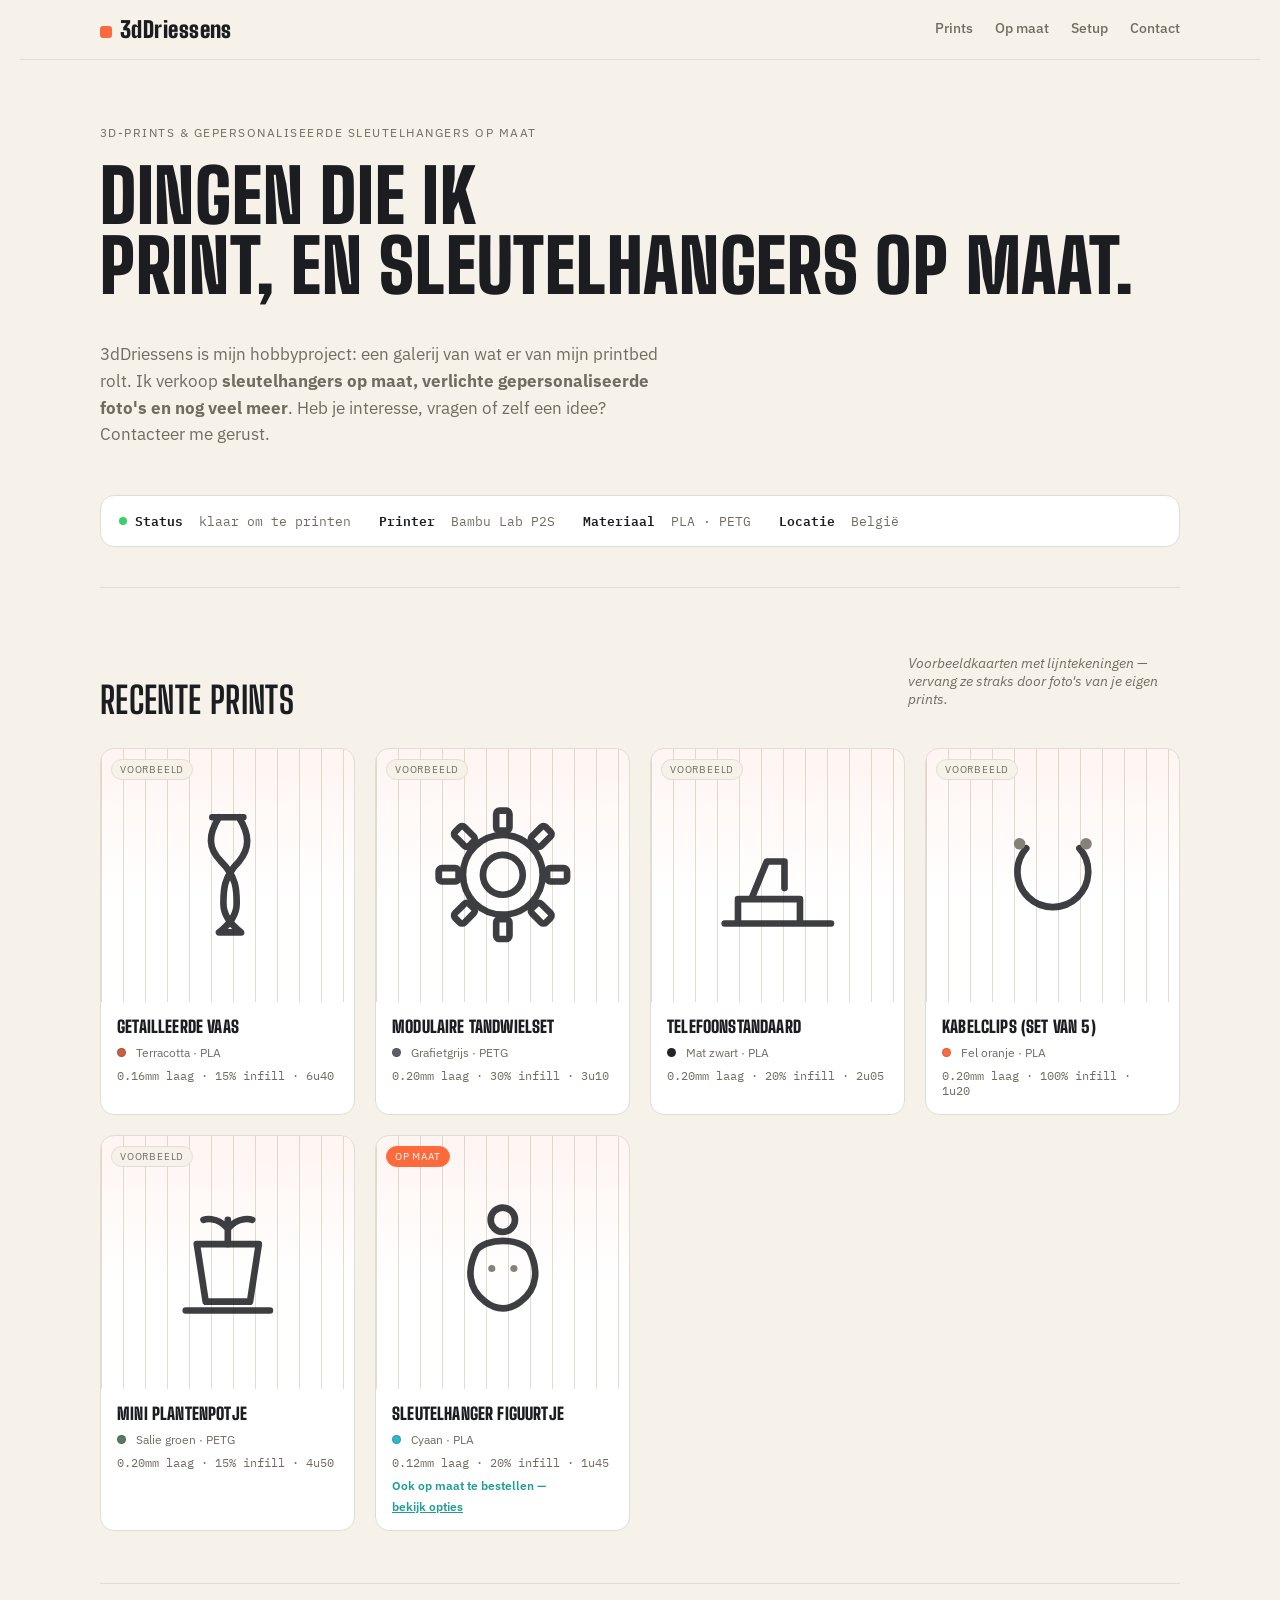
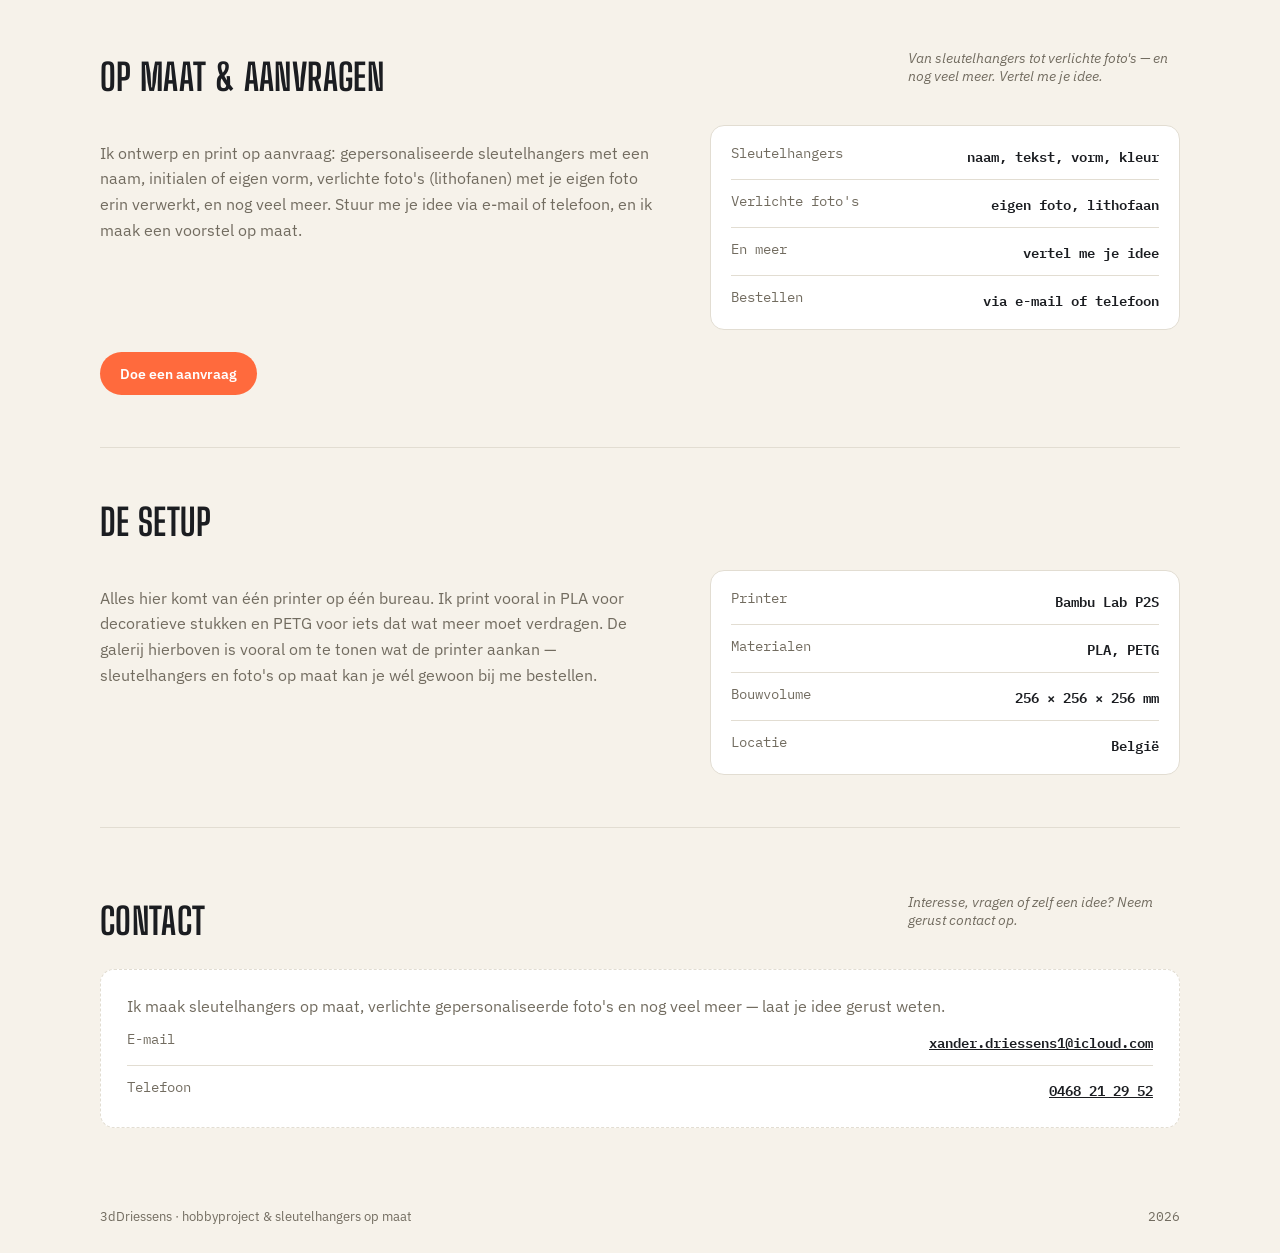
==== index.html @ 447ba34c "Add files via upload" ====
<!doctype html>
<html lang="nl">
<head>
<meta charset="UTF-8">
<meta name="viewport" content="width=device-width, initial-scale=1">
<title>3dDriessens</title>
<meta name="description" content="Persoonlijke 3D-printgalerij van 3dDriessens: sleutelhangers op maat, verlichte gepersonaliseerde foto's en meer.">
<link rel="preconnect" href="https://fonts.googleapis.com">
<link href="https://fonts.googleapis.com/css2?family=Big+Shoulders+Display:wght@700;900&family=IBM+Plex+Sans:wght@400;500;600&family=IBM+Plex+Mono:wght@400;500&display=swap" rel="stylesheet">
<style>
  :root{
    --ink:#1b1d21;
    --paper:#f6f2ea;
    --surface:#ffffff;
    --line:#e2ddd2;
    --muted:#726c60;
    --accent:#ff6a3d;
    --accent-2:#1f9e94;
    --accent-ink:#ffffff;
    --radius:14px;
  }
  @media (prefers-color-scheme: dark){
    :root:not([data-theme="light"]){
      --ink:#f1ede4;
      --paper:#15171b;
      --surface:#1c1f24;
      --line:#2b2f36;
      --muted:#9c9689;
      --accent:#ff7d52;
      --accent-2:#37cabf;
      --accent-ink:#15171b;
    }
  }
  :root[data-theme="dark"]{
    --ink:#f1ede4;
    --paper:#15171b;
    --surface:#1c1f24;
    --line:#2b2f36;
    --muted:#9c9689;
    --accent:#ff7d52;
    --accent-2:#37cabf;
    --accent-ink:#15171b;
  }

  *{box-sizing:border-box;}
  html,body{margin:0;}
  body{
    background:var(--paper);
    color:var(--ink);
    font-family:"IBM Plex Sans",system-ui,sans-serif;
    padding:0 20px;
  }
  h1,h2,h3{
    font-family:"Big Shoulders Display","Arial Narrow",sans-serif;
    text-transform:uppercase;
    letter-spacing:.01em;
    text-wrap:balance;
    margin:0;
  }
  .mono{
    font-family:"IBM Plex Mono",ui-monospace,monospace;
  }
  a{color:inherit;}
  .wrap{
    max-width:1080px;
    margin:0 auto;
  }

  /* header */
  header.site{
    position:sticky;
    top:0;
    z-index:10;
    background:color-mix(in srgb, var(--paper) 88%, transparent);
    backdrop-filter:blur(8px);
    border-bottom:1px solid var(--line);
  }
  .nav{
    display:flex;
    align-items:center;
    justify-content:space-between;
    gap:16px;
    padding:16px 0;
    flex-wrap:wrap;
  }
  .brand{
    display:flex;
    align-items:baseline;
    gap:8px;
  }
  .brand .mark{
    width:12px;height:12px;border-radius:3px;
    background:var(--accent);
    display:inline-block;
  }
  .brand strong{
    font-family:"Big Shoulders Display",sans-serif;
    font-weight:900;
    font-size:1.4rem;
    letter-spacing:.02em;
  }
  .navlinks{
    display:flex;
    gap:22px;
    font-size:.9rem;
    font-weight:500;
  }
  .navlinks a{
    text-decoration:none;
    color:var(--muted);
    border-bottom:2px solid transparent;
    padding-bottom:2px;
  }
  .navlinks a:hover{color:var(--ink);border-color:var(--accent);}

  /* hero */
  .hero{
    padding:64px 0 40px;
    display:grid;
    gap:22px;
  }
  .eyebrow{
    font-size:.78rem;
    color:var(--muted);
    letter-spacing:.12em;
    text-transform:uppercase;
  }
  .hero h1{
    font-size:clamp(2.6rem,7vw,4.6rem);
    font-weight:900;
    line-height:.95;
  }
  .hero p.lede{
    max-width:56ch;
    font-size:1.08rem;
    color:var(--muted);
    line-height:1.55;
  }
  .statusbar{
    margin-top:8px;
    border:1px solid var(--line);
    border-radius:var(--radius);
    background:var(--surface);
    padding:14px 18px;
    display:flex;
    flex-wrap:wrap;
    gap:10px 28px;
    font-size:.82rem;
  }
  .statusbar .item{display:flex;gap:8px;align-items:center;color:var(--muted);}
  .statusbar .item b{color:var(--ink);font-weight:600;}
  .dot{width:8px;height:8px;border-radius:50%;background:var(--accent-2);display:inline-block;}
  .dot.on{background:#3bcf6c;}

  /* section headings */
  section{padding:52px 0;}
  section + section{border-top:1px solid var(--line);}
  .sec-head{
    display:flex;
    justify-content:space-between;
    align-items:flex-end;
    gap:16px;
    flex-wrap:wrap;
    margin-bottom:26px;
  }
  .sec-head h2{font-size:clamp(1.7rem,4vw,2.3rem);}
  .sec-note{
    font-style:italic;
    color:var(--muted);
    font-size:.85rem;
    max-width:34ch;
  }

  /* gallery */
  .grid{
    display:grid;
    grid-template-columns:repeat(auto-fill,minmax(230px,1fr));
    gap:20px;
  }
  .card{
    background:var(--surface);
    border:1px solid var(--line);
    border-radius:var(--radius);
    overflow:hidden;
    display:flex;
    flex-direction:column;
  }
  .thumb{
    aspect-ratio:1/1;
    display:flex;
    align-items:center;
    justify-content:center;
    background:
      linear-gradient(180deg, color-mix(in srgb, var(--accent) 7%, transparent), transparent 60%),
      repeating-linear-gradient(90deg, var(--line) 0 1px, transparent 1px 22px);
    position:relative;
    color:var(--muted);
  }
  .thumb svg{width:56%;height:56%;stroke:var(--ink);opacity:.85;}
  .badge{
    position:absolute;
    top:10px;left:10px;
    font-size:.62rem;
    letter-spacing:.08em;
    text-transform:uppercase;
    background:var(--paper);
    border:1px solid var(--line);
    color:var(--muted);
    padding:3px 8px;
    border-radius:999px;
  }
  .card-body{padding:14px 16px 16px;display:grid;gap:8px;}
  .card-body h3{font-size:1.05rem;font-weight:900;letter-spacing:.01em;}
  .spec{
    font-size:.76rem;
    color:var(--muted);
    display:flex;
    flex-wrap:wrap;
    gap:6px 10px;
    align-items:center;
  }
  .swatch{width:9px;height:9px;border-radius:50%;display:inline-block;border:1px solid color-mix(in srgb, var(--ink) 20%, transparent);}

  /* setup */
  .setup{
    display:grid;
    grid-template-columns:1.1fr .9fr;
    gap:36px;
  }
  .setup p{color:var(--muted);line-height:1.6;max-width:56ch;}
  .spec-table{
    border:1px solid var(--line);
    border-radius:var(--radius);
    background:var(--surface);
    padding:18px 20px;
    display:grid;
    gap:12px;
    align-self:start;
  }
  .spec-row{
    display:flex;
    justify-content:space-between;
    gap:12px;
    font-size:.85rem;
    padding-bottom:12px;
    border-bottom:1px solid var(--line);
  }
  .spec-row:last-child{border-bottom:none;padding-bottom:0;}
  .spec-row span:first-child{color:var(--muted);}
  .spec-row span:last-child{font-weight:600;text-align:right;}

  /* contact */
  .contact-box{
    border:1px dashed var(--line);
    border-radius:var(--radius);
    padding:26px;
    background:var(--surface);
    display:grid;
    gap:10px;
  }
  .contact-box p{color:var(--muted);margin:0;}
  .btn{
    display:inline-block;
    background:var(--accent);
    color:var(--accent-ink);
    font-weight:600;
    text-decoration:none;
    padding:12px 20px;
    border-radius:999px;
    font-size:.9rem;
    margin-top:22px;
  }
  .btn:hover{opacity:.9;}

  footer{
    padding:28px 0;
    color:var(--muted);
    font-size:.8rem;
    display:flex;
    justify-content:space-between;
    flex-wrap:wrap;
    gap:8px;
  }

  @media (max-width:640px){
    .setup{grid-template-columns:1fr;}
    .statusbar{font-size:.76rem;}
  }
</style>
</head>
<body>

<header class="site">
  <div class="wrap nav">
    <div class="brand">
      <span class="mark"></span>
      <strong>3dDriessens</strong>
    </div>
    <nav class="navlinks">
      <a href="#prints">Prints</a>
      <a href="#op-maat">Op maat</a>
      <a href="#setup">Setup</a>
      <a href="#contact">Contact</a>
    </nav>
  </div>
</header>

<main class="wrap">
  <section class="hero">
    <div class="eyebrow">3D-prints &amp; gepersonaliseerde sleutelhangers op maat</div>
    <h1>Dingen die ik<br>print, en sleutel&shy;hangers op maat.</h1>
    <p class="lede">3dDriessens is mijn hobbyproject: een galerij van wat er van mijn printbed rolt. Ik verkoop <strong>sleutelhangers op maat, verlichte gepersonaliseerde foto's en nog veel meer</strong>. Heb je interesse, vragen of zelf een idee? Contacteer me gerust.</p>
    <div class="statusbar mono">
      <span class="item"><span class="dot on"></span><b>Status</b>&nbsp;klaar om te printen</span>
      <span class="item"><b>Printer</b>&nbsp;Bambu Lab P2S</span>
      <span class="item"><b>Materiaal</b>&nbsp;PLA · PETG</span>
      <span class="item"><b>Locatie</b>&nbsp;België</span>
    </div>
  </section>

  <section id="prints">
    <div class="sec-head">
      <h2>Recente prints</h2>
      <p class="sec-note">Voorbeeldkaarten met lijntekeningen — vervang ze straks door foto's van je eigen prints.</p>
    </div>
    <div class="grid">

      <article class="card">
        <div class="thumb">
          <span class="badge">voorbeeld</span>
          <svg viewBox="0 0 64 64" fill="none" stroke-width="3" stroke-linecap="round" stroke-linejoin="round">
            <path d="M25 6 H39 M28 6 C23 14 23 20 29 26 C36 33 36 39 36 45 C36 51 32 55 28 58 H38 C34 55 30 51 30 45 C30 39 30 33 37 26 C42 20 42 14 37 6"/>
          </svg>
        </div>
        <div class="card-body">
          <h3>Getailleerde vaas</h3>
          <div class="spec"><span class="swatch" style="background:#c9603f"></span>Terracotta · PLA</div>
          <div class="spec mono">0.16mm laag · 15% infill · 6u40</div>
        </div>
      </article>

      <article class="card">
        <div class="thumb">
          <span class="badge">voorbeeld</span>
          <svg viewBox="0 0 64 64" fill="none" stroke-width="3" stroke-linecap="round" stroke-linejoin="round">
            <circle cx="32" cy="32" r="9"/>
            <circle cx="32" cy="32" r="18"/>
            <g>
              <rect x="29" y="3" width="6" height="9" rx="1.5" transform="rotate(0 32 32)"/>
              <rect x="29" y="3" width="6" height="9" rx="1.5" transform="rotate(45 32 32)"/>
              <rect x="29" y="3" width="6" height="9" rx="1.5" transform="rotate(90 32 32)"/>
              <rect x="29" y="3" width="6" height="9" rx="1.5" transform="rotate(135 32 32)"/>
              <rect x="29" y="3" width="6" height="9" rx="1.5" transform="rotate(180 32 32)"/>
              <rect x="29" y="3" width="6" height="9" rx="1.5" transform="rotate(225 32 32)"/>
              <rect x="29" y="3" width="6" height="9" rx="1.5" transform="rotate(270 32 32)"/>
              <rect x="29" y="3" width="6" height="9" rx="1.5" transform="rotate(315 32 32)"/>
            </g>
          </svg>
        </div>
        <div class="card-body">
          <h3>Modulaire tandwielset</h3>
          <div class="spec"><span class="swatch" style="background:#5b6066"></span>Grafietgrijs · PETG</div>
          <div class="spec mono">0.20mm laag · 30% infill · 3u10</div>
        </div>
      </article>

      <article class="card">
        <div class="thumb">
          <span class="badge">voorbeeld</span>
          <svg viewBox="0 0 64 64" fill="none" stroke-width="3" stroke-linecap="round" stroke-linejoin="round">
            <path d="M8 54 H56 M14 54 L14 43 L42 43 L42 54 M20 43 L27 26 H35 L35 38"/>
          </svg>
        </div>
        <div class="card-body">
          <h3>Telefoonstandaard</h3>
          <div class="spec"><span class="swatch" style="background:#22252a"></span>Mat zwart · PLA</div>
          <div class="spec mono">0.20mm laag · 20% infill · 2u05</div>
        </div>
      </article>

      <article class="card">
        <div class="thumb">
          <span class="badge">voorbeeld</span>
          <svg viewBox="0 0 64 64" fill="none" stroke-width="3" stroke-linecap="round" stroke-linejoin="round">
            <path d="M20 20 A16 16 0 1 0 44 20"/>
            <circle cx="17" cy="18" r="2.6" fill="currentColor" stroke="none"/>
            <circle cx="47" cy="18" r="2.6" fill="currentColor" stroke="none"/>
          </svg>
        </div>
        <div class="card-body">
          <h3>Kabelclips (set van 5)</h3>
          <div class="spec"><span class="swatch" style="background:#ff6a3d"></span>Fel oranje · PLA</div>
          <div class="spec mono">0.20mm laag · 100% infill · 1u20</div>
        </div>
      </article>

      <article class="card">
        <div class="thumb">
          <span class="badge">voorbeeld</span>
          <svg viewBox="0 0 64 64" fill="none" stroke-width="3" stroke-linecap="round" stroke-linejoin="round">
            <path d="M18 24 H46 L42 50 H22 Z"/>
            <path d="M13 54 H51"/>
            <path d="M32 24 V13 M32 17 C27 11 21 13 21 13 M32 17 C37 11 43 13 43 13"/>
          </svg>
        </div>
        <div class="card-body">
          <h3>Mini plantenpotje</h3>
          <div class="spec"><span class="swatch" style="background:#5a7a5f"></span>Salie groen · PETG</div>
          <div class="spec mono">0.20mm laag · 15% infill · 4u50</div>
        </div>
      </article>

      <article class="card">
        <div class="thumb">
          <span class="badge" style="background:var(--accent);color:var(--accent-ink);border-color:var(--accent);">op maat</span>
          <svg viewBox="0 0 64 64" fill="none" stroke-width="3" stroke-linecap="round" stroke-linejoin="round">
            <circle cx="32" cy="13" r="5.5"/>
            <path d="M20 27 C16 35 16 44 24 50 C29 54 35 54 40 50 C48 44 48 35 44 27 C40 21 24 21 20 27 Z"/>
            <circle cx="27" cy="35" r="1.6" fill="currentColor" stroke="none"/>
            <circle cx="37" cy="35" r="1.6" fill="currentColor" stroke="none"/>
          </svg>
        </div>
        <div class="card-body">
          <h3>Sleutelhanger figuurtje</h3>
          <div class="spec"><span class="swatch" style="background:#2fb8c9"></span>Cyaan · PLA</div>
          <div class="spec mono">0.12mm laag · 20% infill · 1u45</div>
          <div class="spec" style="color:var(--accent-2);font-weight:600;">Ook op maat te bestellen — <a href="#op-maat" style="text-decoration:underline;">bekijk opties</a></div>
        </div>
      </article>

    </div>
  </section>

  <section id="op-maat">
    <div class="sec-head">
      <h2>Op maat &amp; aanvragen</h2>
      <p class="sec-note">Van sleutelhangers tot verlichte foto's — en nog veel meer. Vertel me je idee.</p>
    </div>
    <div class="setup">
      <p>Ik ontwerp en print op aanvraag: gepersonaliseerde sleutelhangers met een naam, initialen of eigen vorm, verlichte foto's (lithofanen) met je eigen foto erin verwerkt, en nog veel meer. Stuur me je idee via e-mail of telefoon, en ik maak een voorstel op maat.</p>
      <div class="spec-table mono">
        <div class="spec-row"><span>Sleutelhangers</span><span>naam, tekst, vorm, kleur</span></div>
        <div class="spec-row"><span>Verlichte foto's</span><span>eigen foto, lithofaan</span></div>
        <div class="spec-row"><span>En meer</span><span>vertel me je idee</span></div>
        <div class="spec-row"><span>Bestellen</span><span>via e-mail of telefoon</span></div>
      </div>
    </div>
    <a href="#contact" class="btn">Doe een aanvraag</a>
  </section>

  <section id="setup">
    <div class="sec-head">
      <h2>De setup</h2>
    </div>
    <div class="setup">
      <p>Alles hier komt van één printer op één bureau. Ik print vooral in PLA voor decoratieve stukken en PETG voor iets dat wat meer moet verdragen. De galerij hierboven is vooral om te tonen wat de printer aankan — sleutelhangers en foto's op maat kan je wél gewoon bij me bestellen.</p>
      <div class="spec-table mono">
        <div class="spec-row"><span>Printer</span><span>Bambu Lab P2S</span></div>
        <div class="spec-row"><span>Materialen</span><span>PLA, PETG</span></div>
        <div class="spec-row"><span>Bouwvolume</span><span>256 × 256 × 256 mm</span></div>
        <div class="spec-row"><span>Locatie</span><span>België</span></div>
      </div>
    </div>
  </section>

  <section id="contact">
    <div class="sec-head">
      <h2>Contact</h2>
      <p class="sec-note">Interesse, vragen of zelf een idee? Neem gerust contact op.</p>
    </div>
    <div class="contact-box">
      <p>Ik maak sleutelhangers op maat, verlichte gepersonaliseerde foto's en nog veel meer — laat je idee gerust weten.</p>
      <div class="spec-table mono" style="border:none;background:transparent;padding:0;margin-top:4px;">
        <div class="spec-row"><span>E-mail</span><span><a href="mailto:xander.driessens1@icloud.com">xander.driessens1@icloud.com</a></span></div>
        <div class="spec-row"><span>Telefoon</span><span><a href="tel:+32468212952">0468 21 29 52</a></span></div>
      </div>
    </div>
  </section>
</main>

<footer class="wrap">
  <span>3dDriessens · hobbyproject &amp; sleutelhangers op maat</span>
  <span class="mono">2026</span>
</footer>

</body>
</html>
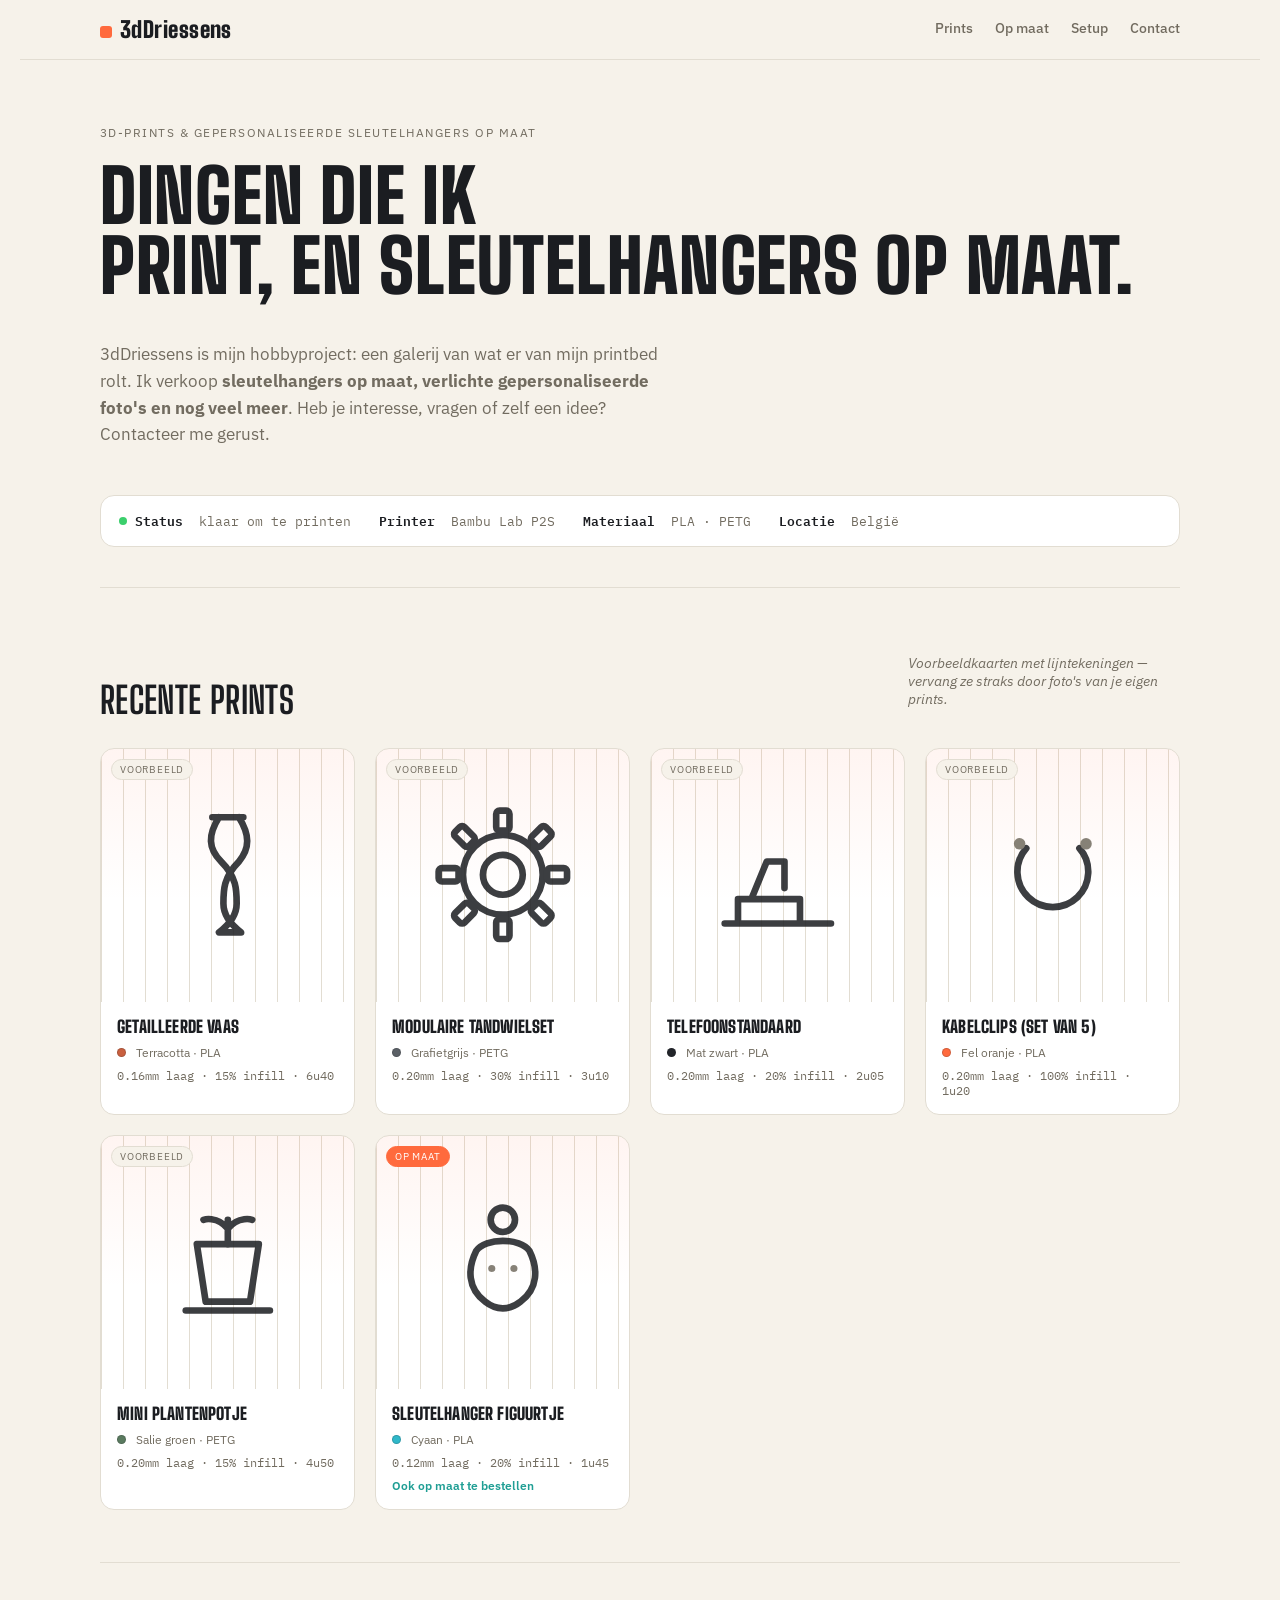
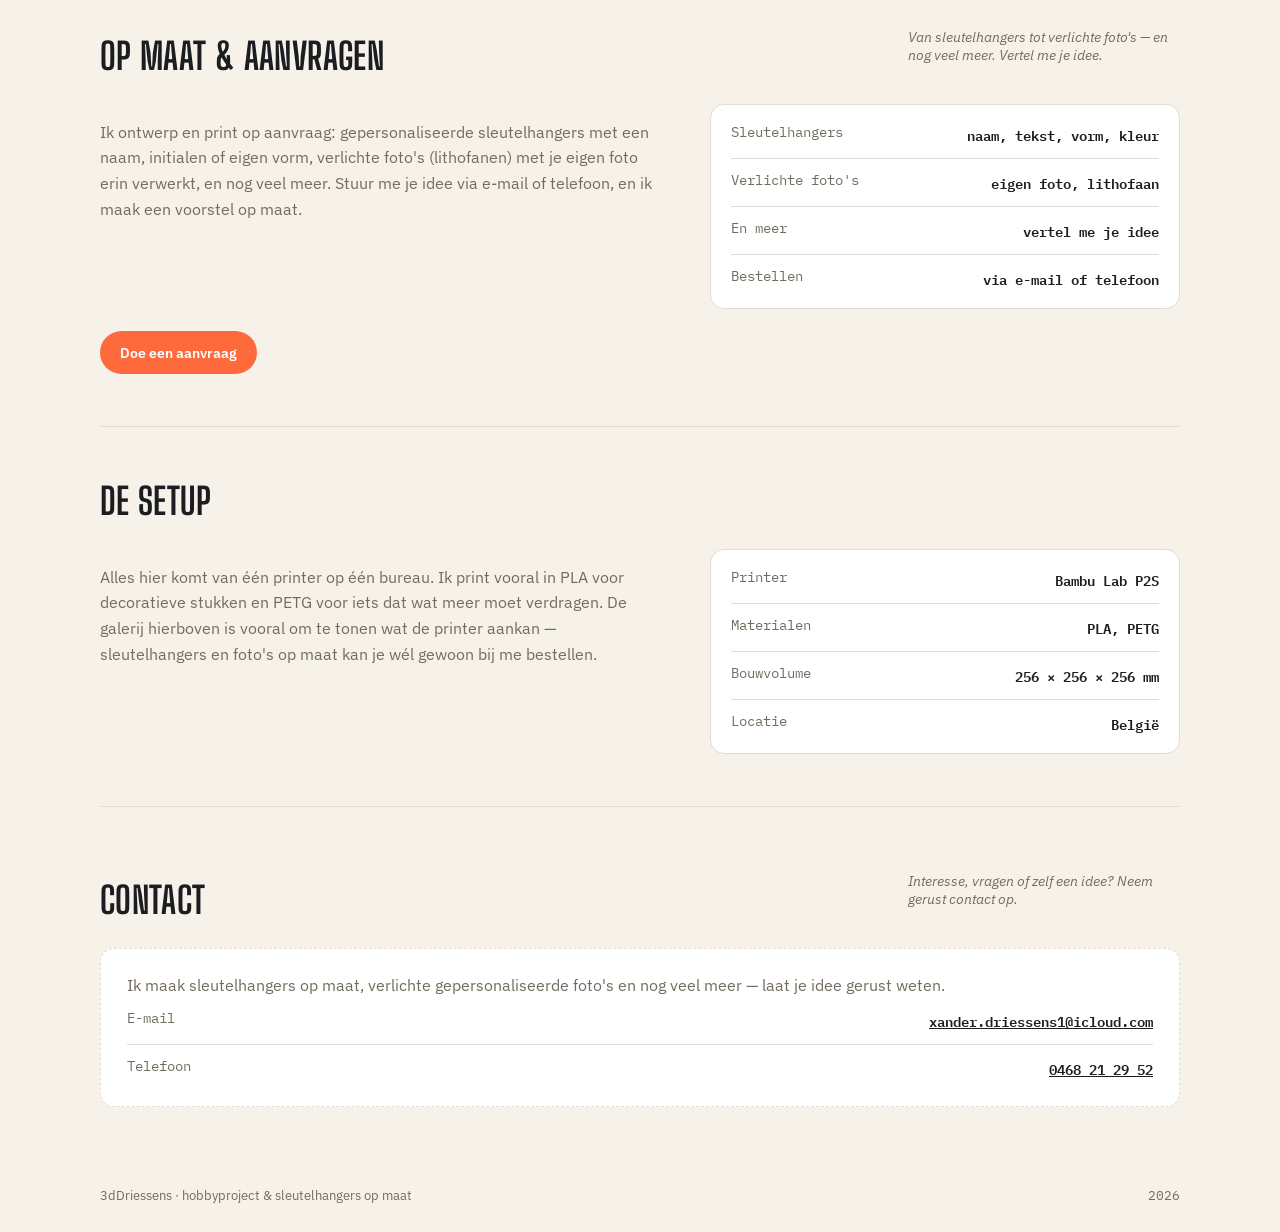
==== commit 90e73465: "Rename index_2.html to index.html" ====
--- a/index.html
+++ b/index.html
@@ -7,286 +7,7 @@
 <meta name="description" content="Persoonlijke 3D-printgalerij van 3dDriessens: sleutelhangers op maat, verlichte gepersonaliseerde foto's en meer.">
 <link rel="preconnect" href="https://fonts.googleapis.com">
 <link href="https://fonts.googleapis.com/css2?family=Big+Shoulders+Display:wght@700;900&family=IBM+Plex+Sans:wght@400;500;600&family=IBM+Plex+Mono:wght@400;500&display=swap" rel="stylesheet">
-<style>
-  :root{
-    --ink:#1b1d21;
-    --paper:#f6f2ea;
-    --surface:#ffffff;
-    --line:#e2ddd2;
-    --muted:#726c60;
-    --accent:#ff6a3d;
-    --accent-2:#1f9e94;
-    --accent-ink:#ffffff;
-    --radius:14px;
-  }
-  @media (prefers-color-scheme: dark){
-    :root:not([data-theme="light"]){
-      --ink:#f1ede4;
-      --paper:#15171b;
-      --surface:#1c1f24;
-      --line:#2b2f36;
-      --muted:#9c9689;
-      --accent:#ff7d52;
-      --accent-2:#37cabf;
-      --accent-ink:#15171b;
-    }
-  }
-  :root[data-theme="dark"]{
-    --ink:#f1ede4;
-    --paper:#15171b;
-    --surface:#1c1f24;
-    --line:#2b2f36;
-    --muted:#9c9689;
-    --accent:#ff7d52;
-    --accent-2:#37cabf;
-    --accent-ink:#15171b;
-  }
-
-  *{box-sizing:border-box;}
-  html,body{margin:0;}
-  body{
-    background:var(--paper);
-    color:var(--ink);
-    font-family:"IBM Plex Sans",system-ui,sans-serif;
-    padding:0 20px;
-  }
-  h1,h2,h3{
-    font-family:"Big Shoulders Display","Arial Narrow",sans-serif;
-    text-transform:uppercase;
-    letter-spacing:.01em;
-    text-wrap:balance;
-    margin:0;
-  }
-  .mono{
-    font-family:"IBM Plex Mono",ui-monospace,monospace;
-  }
-  a{color:inherit;}
-  .wrap{
-    max-width:1080px;
-    margin:0 auto;
-  }
-
-  /* header */
-  header.site{
-    position:sticky;
-    top:0;
-    z-index:10;
-    background:color-mix(in srgb, var(--paper) 88%, transparent);
-    backdrop-filter:blur(8px);
-    border-bottom:1px solid var(--line);
-  }
-  .nav{
-    display:flex;
-    align-items:center;
-    justify-content:space-between;
-    gap:16px;
-    padding:16px 0;
-    flex-wrap:wrap;
-  }
-  .brand{
-    display:flex;
-    align-items:baseline;
-    gap:8px;
-  }
-  .brand .mark{
-    width:12px;height:12px;border-radius:3px;
-    background:var(--accent);
-    display:inline-block;
-  }
-  .brand strong{
-    font-family:"Big Shoulders Display",sans-serif;
-    font-weight:900;
-    font-size:1.4rem;
-    letter-spacing:.02em;
-  }
-  .navlinks{
-    display:flex;
-    gap:22px;
-    font-size:.9rem;
-    font-weight:500;
-  }
-  .navlinks a{
-    text-decoration:none;
-    color:var(--muted);
-    border-bottom:2px solid transparent;
-    padding-bottom:2px;
-  }
-  .navlinks a:hover{color:var(--ink);border-color:var(--accent);}
-
-  /* hero */
-  .hero{
-    padding:64px 0 40px;
-    display:grid;
-    gap:22px;
-  }
-  .eyebrow{
-    font-size:.78rem;
-    color:var(--muted);
-    letter-spacing:.12em;
-    text-transform:uppercase;
-  }
-  .hero h1{
-    font-size:clamp(2.6rem,7vw,4.6rem);
-    font-weight:900;
-    line-height:.95;
-  }
-  .hero p.lede{
-    max-width:56ch;
-    font-size:1.08rem;
-    color:var(--muted);
-    line-height:1.55;
-  }
-  .statusbar{
-    margin-top:8px;
-    border:1px solid var(--line);
-    border-radius:var(--radius);
-    background:var(--surface);
-    padding:14px 18px;
-    display:flex;
-    flex-wrap:wrap;
-    gap:10px 28px;
-    font-size:.82rem;
-  }
-  .statusbar .item{display:flex;gap:8px;align-items:center;color:var(--muted);}
-  .statusbar .item b{color:var(--ink);font-weight:600;}
-  .dot{width:8px;height:8px;border-radius:50%;background:var(--accent-2);display:inline-block;}
-  .dot.on{background:#3bcf6c;}
-
-  /* section headings */
-  section{padding:52px 0;}
-  section + section{border-top:1px solid var(--line);}
-  .sec-head{
-    display:flex;
-    justify-content:space-between;
-    align-items:flex-end;
-    gap:16px;
-    flex-wrap:wrap;
-    margin-bottom:26px;
-  }
-  .sec-head h2{font-size:clamp(1.7rem,4vw,2.3rem);}
-  .sec-note{
-    font-style:italic;
-    color:var(--muted);
-    font-size:.85rem;
-    max-width:34ch;
-  }
-
-  /* gallery */
-  .grid{
-    display:grid;
-    grid-template-columns:repeat(auto-fill,minmax(230px,1fr));
-    gap:20px;
-  }
-  .card{
-    background:var(--surface);
-    border:1px solid var(--line);
-    border-radius:var(--radius);
-    overflow:hidden;
-    display:flex;
-    flex-direction:column;
-  }
-  .thumb{
-    aspect-ratio:1/1;
-    display:flex;
-    align-items:center;
-    justify-content:center;
-    background:
-      linear-gradient(180deg, color-mix(in srgb, var(--accent) 7%, transparent), transparent 60%),
-      repeating-linear-gradient(90deg, var(--line) 0 1px, transparent 1px 22px);
-    position:relative;
-    color:var(--muted);
-  }
-  .thumb svg{width:56%;height:56%;stroke:var(--ink);opacity:.85;}
-  .badge{
-    position:absolute;
-    top:10px;left:10px;
-    font-size:.62rem;
-    letter-spacing:.08em;
-    text-transform:uppercase;
-    background:var(--paper);
-    border:1px solid var(--line);
-    color:var(--muted);
-    padding:3px 8px;
-    border-radius:999px;
-  }
-  .card-body{padding:14px 16px 16px;display:grid;gap:8px;}
-  .card-body h3{font-size:1.05rem;font-weight:900;letter-spacing:.01em;}
-  .spec{
-    font-size:.76rem;
-    color:var(--muted);
-    display:flex;
-    flex-wrap:wrap;
-    gap:6px 10px;
-    align-items:center;
-  }
-  .swatch{width:9px;height:9px;border-radius:50%;display:inline-block;border:1px solid color-mix(in srgb, var(--ink) 20%, transparent);}
-
-  /* setup */
-  .setup{
-    display:grid;
-    grid-template-columns:1.1fr .9fr;
-    gap:36px;
-  }
-  .setup p{color:var(--muted);line-height:1.6;max-width:56ch;}
-  .spec-table{
-    border:1px solid var(--line);
-    border-radius:var(--radius);
-    background:var(--surface);
-    padding:18px 20px;
-    display:grid;
-    gap:12px;
-    align-self:start;
-  }
-  .spec-row{
-    display:flex;
-    justify-content:space-between;
-    gap:12px;
-    font-size:.85rem;
-    padding-bottom:12px;
-    border-bottom:1px solid var(--line);
-  }
-  .spec-row:last-child{border-bottom:none;padding-bottom:0;}
-  .spec-row span:first-child{color:var(--muted);}
-  .spec-row span:last-child{font-weight:600;text-align:right;}
-
-  /* contact */
-  .contact-box{
-    border:1px dashed var(--line);
-    border-radius:var(--radius);
-    padding:26px;
-    background:var(--surface);
-    display:grid;
-    gap:10px;
-  }
-  .contact-box p{color:var(--muted);margin:0;}
-  .btn{
-    display:inline-block;
-    background:var(--accent);
-    color:var(--accent-ink);
-    font-weight:600;
-    text-decoration:none;
-    padding:12px 20px;
-    border-radius:999px;
-    font-size:.9rem;
-    margin-top:22px;
-  }
-  .btn:hover{opacity:.9;}
-
-  footer{
-    padding:28px 0;
-    color:var(--muted);
-    font-size:.8rem;
-    display:flex;
-    justify-content:space-between;
-    flex-wrap:wrap;
-    gap:8px;
-  }
-
-  @media (max-width:640px){
-    .setup{grid-template-columns:1fr;}
-    .statusbar{font-size:.76rem;}
-  }
-</style>
+<link rel="stylesheet" href="style.css">
 </head>
 <body>
 
@@ -325,7 +46,7 @@
     </div>
     <div class="grid">
 
-      <article class="card">
+      <a class="card" href="product-vaas.html">
         <div class="thumb">
           <span class="badge">voorbeeld</span>
           <svg viewBox="0 0 64 64" fill="none" stroke-width="3" stroke-linecap="round" stroke-linejoin="round">
@@ -337,9 +58,9 @@
           <div class="spec"><span class="swatch" style="background:#c9603f"></span>Terracotta · PLA</div>
           <div class="spec mono">0.16mm laag · 15% infill · 6u40</div>
         </div>
-      </article>
-
-      <article class="card">
+      </a>
+
+      <a class="card" href="product-tandwiel.html">
         <div class="thumb">
           <span class="badge">voorbeeld</span>
           <svg viewBox="0 0 64 64" fill="none" stroke-width="3" stroke-linecap="round" stroke-linejoin="round">
@@ -362,9 +83,9 @@
           <div class="spec"><span class="swatch" style="background:#5b6066"></span>Grafietgrijs · PETG</div>
           <div class="spec mono">0.20mm laag · 30% infill · 3u10</div>
         </div>
-      </article>
-
-      <article class="card">
+      </a>
+
+      <a class="card" href="product-telefoonstandaard.html">
         <div class="thumb">
           <span class="badge">voorbeeld</span>
           <svg viewBox="0 0 64 64" fill="none" stroke-width="3" stroke-linecap="round" stroke-linejoin="round">
@@ -376,9 +97,9 @@
           <div class="spec"><span class="swatch" style="background:#22252a"></span>Mat zwart · PLA</div>
           <div class="spec mono">0.20mm laag · 20% infill · 2u05</div>
         </div>
-      </article>
-
-      <article class="card">
+      </a>
+
+      <a class="card" href="product-kabelclips.html">
         <div class="thumb">
           <span class="badge">voorbeeld</span>
           <svg viewBox="0 0 64 64" fill="none" stroke-width="3" stroke-linecap="round" stroke-linejoin="round">
@@ -392,9 +113,9 @@
           <div class="spec"><span class="swatch" style="background:#ff6a3d"></span>Fel oranje · PLA</div>
           <div class="spec mono">0.20mm laag · 100% infill · 1u20</div>
         </div>
-      </article>
-
-      <article class="card">
+      </a>
+
+      <a class="card" href="product-plantenpotje.html">
         <div class="thumb">
           <span class="badge">voorbeeld</span>
           <svg viewBox="0 0 64 64" fill="none" stroke-width="3" stroke-linecap="round" stroke-linejoin="round">
@@ -408,9 +129,9 @@
           <div class="spec"><span class="swatch" style="background:#5a7a5f"></span>Salie groen · PETG</div>
           <div class="spec mono">0.20mm laag · 15% infill · 4u50</div>
         </div>
-      </article>
-
-      <article class="card">
+      </a>
+
+      <a class="card" href="product-sleutelhanger.html">
         <div class="thumb">
           <span class="badge" style="background:var(--accent);color:var(--accent-ink);border-color:var(--accent);">op maat</span>
           <svg viewBox="0 0 64 64" fill="none" stroke-width="3" stroke-linecap="round" stroke-linejoin="round">
@@ -424,9 +145,9 @@
           <h3>Sleutelhanger figuurtje</h3>
           <div class="spec"><span class="swatch" style="background:#2fb8c9"></span>Cyaan · PLA</div>
           <div class="spec mono">0.12mm laag · 20% infill · 1u45</div>
-          <div class="spec" style="color:var(--accent-2);font-weight:600;">Ook op maat te bestellen — <a href="#op-maat" style="text-decoration:underline;">bekijk opties</a></div>
-        </div>
-      </article>
+          <div class="spec" style="color:var(--accent-2);font-weight:600;">Ook op maat te bestellen</div>
+        </div>
+      </a>
 
     </div>
   </section>
--- a/style.css
+++ b/style.css
@@ -0,0 +1,347 @@
+:root{
+    --ink:#1b1d21;
+    --paper:#f6f2ea;
+    --surface:#ffffff;
+    --line:#e2ddd2;
+    --muted:#726c60;
+    --accent:#ff6a3d;
+    --accent-2:#1f9e94;
+    --accent-ink:#ffffff;
+    --radius:14px;
+  }
+  @media (prefers-color-scheme: dark){
+    :root:not([data-theme="light"]){
+      --ink:#f1ede4;
+      --paper:#15171b;
+      --surface:#1c1f24;
+      --line:#2b2f36;
+      --muted:#9c9689;
+      --accent:#ff7d52;
+      --accent-2:#37cabf;
+      --accent-ink:#15171b;
+    }
+  }
+  :root[data-theme="dark"]{
+    --ink:#f1ede4;
+    --paper:#15171b;
+    --surface:#1c1f24;
+    --line:#2b2f36;
+    --muted:#9c9689;
+    --accent:#ff7d52;
+    --accent-2:#37cabf;
+    --accent-ink:#15171b;
+  }
+
+  *{box-sizing:border-box;}
+  html,body{margin:0;}
+  body{
+    background:var(--paper);
+    color:var(--ink);
+    font-family:"IBM Plex Sans",system-ui,sans-serif;
+    padding:0 20px;
+  }
+  h1,h2,h3{
+    font-family:"Big Shoulders Display","Arial Narrow",sans-serif;
+    text-transform:uppercase;
+    letter-spacing:.01em;
+    text-wrap:balance;
+    margin:0;
+  }
+  .mono{
+    font-family:"IBM Plex Mono",ui-monospace,monospace;
+  }
+  a{color:inherit;}
+  .wrap{
+    max-width:1080px;
+    margin:0 auto;
+  }
+
+  /* header */
+  header.site{
+    position:sticky;
+    top:0;
+    z-index:10;
+    background:color-mix(in srgb, var(--paper) 88%, transparent);
+    backdrop-filter:blur(8px);
+    border-bottom:1px solid var(--line);
+  }
+  .nav{
+    display:flex;
+    align-items:center;
+    justify-content:space-between;
+    gap:16px;
+    padding:16px 0;
+    flex-wrap:wrap;
+  }
+  .brand{
+    display:flex;
+    align-items:baseline;
+    gap:8px;
+  }
+  .brand .mark{
+    width:12px;height:12px;border-radius:3px;
+    background:var(--accent);
+    display:inline-block;
+  }
+  .brand strong{
+    font-family:"Big Shoulders Display",sans-serif;
+    font-weight:900;
+    font-size:1.4rem;
+    letter-spacing:.02em;
+  }
+  .navlinks{
+    display:flex;
+    gap:22px;
+    font-size:.9rem;
+    font-weight:500;
+  }
+  .navlinks a{
+    text-decoration:none;
+    color:var(--muted);
+    border-bottom:2px solid transparent;
+    padding-bottom:2px;
+  }
+  .navlinks a:hover{color:var(--ink);border-color:var(--accent);}
+
+  /* hero */
+  .hero{
+    padding:64px 0 40px;
+    display:grid;
+    gap:22px;
+  }
+  .eyebrow{
+    font-size:.78rem;
+    color:var(--muted);
+    letter-spacing:.12em;
+    text-transform:uppercase;
+  }
+  .hero h1{
+    font-size:clamp(2.6rem,7vw,4.6rem);
+    font-weight:900;
+    line-height:.95;
+  }
+  .hero p.lede{
+    max-width:56ch;
+    font-size:1.08rem;
+    color:var(--muted);
+    line-height:1.55;
+  }
+  .statusbar{
+    margin-top:8px;
+    border:1px solid var(--line);
+    border-radius:var(--radius);
+    background:var(--surface);
+    padding:14px 18px;
+    display:flex;
+    flex-wrap:wrap;
+    gap:10px 28px;
+    font-size:.82rem;
+  }
+  .statusbar .item{display:flex;gap:8px;align-items:center;color:var(--muted);}
+  .statusbar .item b{color:var(--ink);font-weight:600;}
+  .dot{width:8px;height:8px;border-radius:50%;background:var(--accent-2);display:inline-block;}
+  .dot.on{background:#3bcf6c;}
+
+  /* section headings */
+  section{padding:52px 0;}
+  section + section{border-top:1px solid var(--line);}
+  .sec-head{
+    display:flex;
+    justify-content:space-between;
+    align-items:flex-end;
+    gap:16px;
+    flex-wrap:wrap;
+    margin-bottom:26px;
+  }
+  .sec-head h2{font-size:clamp(1.7rem,4vw,2.3rem);}
+  .sec-note{
+    font-style:italic;
+    color:var(--muted);
+    font-size:.85rem;
+    max-width:34ch;
+  }
+
+  /* gallery */
+  .grid{
+    display:grid;
+    grid-template-columns:repeat(auto-fill,minmax(230px,1fr));
+    gap:20px;
+  }
+  .card{
+    background:var(--surface);
+    border:1px solid var(--line);
+    border-radius:var(--radius);
+    overflow:hidden;
+    display:flex;
+    flex-direction:column;
+  }
+  .thumb{
+    aspect-ratio:1/1;
+    display:flex;
+    align-items:center;
+    justify-content:center;
+    background:
+      linear-gradient(180deg, color-mix(in srgb, var(--accent) 7%, transparent), transparent 60%),
+      repeating-linear-gradient(90deg, var(--line) 0 1px, transparent 1px 22px);
+    position:relative;
+    color:var(--muted);
+  }
+  .thumb svg{width:56%;height:56%;stroke:var(--ink);opacity:.85;}
+  .badge{
+    position:absolute;
+    top:10px;left:10px;
+    font-size:.62rem;
+    letter-spacing:.08em;
+    text-transform:uppercase;
+    background:var(--paper);
+    border:1px solid var(--line);
+    color:var(--muted);
+    padding:3px 8px;
+    border-radius:999px;
+  }
+  .card-body{padding:14px 16px 16px;display:grid;gap:8px;}
+  .card-body h3{font-size:1.05rem;font-weight:900;letter-spacing:.01em;}
+  .spec{
+    font-size:.76rem;
+    color:var(--muted);
+    display:flex;
+    flex-wrap:wrap;
+    gap:6px 10px;
+    align-items:center;
+  }
+  .swatch{width:9px;height:9px;border-radius:50%;display:inline-block;border:1px solid color-mix(in srgb, var(--ink) 20%, transparent);}
+
+  /* setup */
+  .setup{
+    display:grid;
+    grid-template-columns:1.1fr .9fr;
+    gap:36px;
+  }
+  .setup p{color:var(--muted);line-height:1.6;max-width:56ch;}
+  .spec-table{
+    border:1px solid var(--line);
+    border-radius:var(--radius);
+    background:var(--surface);
+    padding:18px 20px;
+    display:grid;
+    gap:12px;
+    align-self:start;
+  }
+  .spec-row{
+    display:flex;
+    justify-content:space-between;
+    gap:12px;
+    font-size:.85rem;
+    padding-bottom:12px;
+    border-bottom:1px solid var(--line);
+  }
+  .spec-row:last-child{border-bottom:none;padding-bottom:0;}
+  .spec-row span:first-child{color:var(--muted);}
+  .spec-row span:last-child{font-weight:600;text-align:right;}
+
+  /* contact */
+  .contact-box{
+    border:1px dashed var(--line);
+    border-radius:var(--radius);
+    padding:26px;
+    background:var(--surface);
+    display:grid;
+    gap:10px;
+  }
+  .contact-box p{color:var(--muted);margin:0;}
+  .btn{
+    display:inline-block;
+    background:var(--accent);
+    color:var(--accent-ink);
+    font-weight:600;
+    text-decoration:none;
+    padding:12px 20px;
+    border-radius:999px;
+    font-size:.9rem;
+    margin-top:22px;
+  }
+  .btn:hover{opacity:.9;}
+
+  footer{
+    padding:28px 0;
+    color:var(--muted);
+    font-size:.8rem;
+    display:flex;
+    justify-content:space-between;
+    flex-wrap:wrap;
+    gap:8px;
+  }
+
+  @media (max-width:640px){
+    .setup{grid-template-columns:1fr;}
+    .statusbar{font-size:.76rem;}
+  }
+
+
+/* --- product detail pages & clickable cards --- */
+.card{
+  text-decoration:none;
+  color:inherit;
+  cursor:pointer;
+  transition:border-color .15s ease, transform .15s ease;
+}
+.card:hover{
+  border-color:var(--accent);
+  transform:translateY(-2px);
+}
+
+.back-link{
+  display:inline-flex;
+  align-items:center;
+  gap:6px;
+  color:var(--muted);
+  text-decoration:none;
+  font-size:.85rem;
+  margin:22px 0 6px;
+}
+.back-link:hover{color:var(--accent);}
+
+.detail-hero{
+  display:grid;
+  grid-template-columns:1fr 1fr;
+  gap:40px;
+  padding:20px 0 8px;
+  align-items:start;
+}
+.detail-image{
+  aspect-ratio:1/1;
+  border-radius:var(--radius);
+  border:1px solid var(--line);
+  background:
+    linear-gradient(180deg, color-mix(in srgb, var(--accent) 7%, transparent), transparent 60%),
+    repeating-linear-gradient(90deg, var(--line) 0 1px, transparent 1px 22px);
+  display:flex;
+  align-items:center;
+  justify-content:center;
+  position:relative;
+}
+.detail-image svg{width:58%;height:58%;stroke:var(--ink);opacity:.85;}
+.detail-info{display:grid;gap:16px;align-content:start;}
+.detail-info h1{font-size:clamp(2.1rem,5vw,3.2rem);line-height:1;}
+.detail-info p.lede{color:var(--muted);font-size:1rem;line-height:1.55;max-width:48ch;}
+
+.color-grid{display:flex;flex-wrap:wrap;gap:12px;}
+.color-chip{
+  display:flex;
+  align-items:center;
+  gap:9px;
+  border:1px solid var(--line);
+  background:var(--surface);
+  border-radius:999px;
+  padding:8px 16px 8px 10px;
+  font-size:.85rem;
+}
+.chip-dot{
+  width:16px;height:16px;border-radius:50%;
+  display:inline-block;
+  border:1px solid color-mix(in srgb, var(--ink) 18%, transparent);
+}
+
+@media (max-width:720px){
+  .detail-hero{grid-template-columns:1fr;}
+}
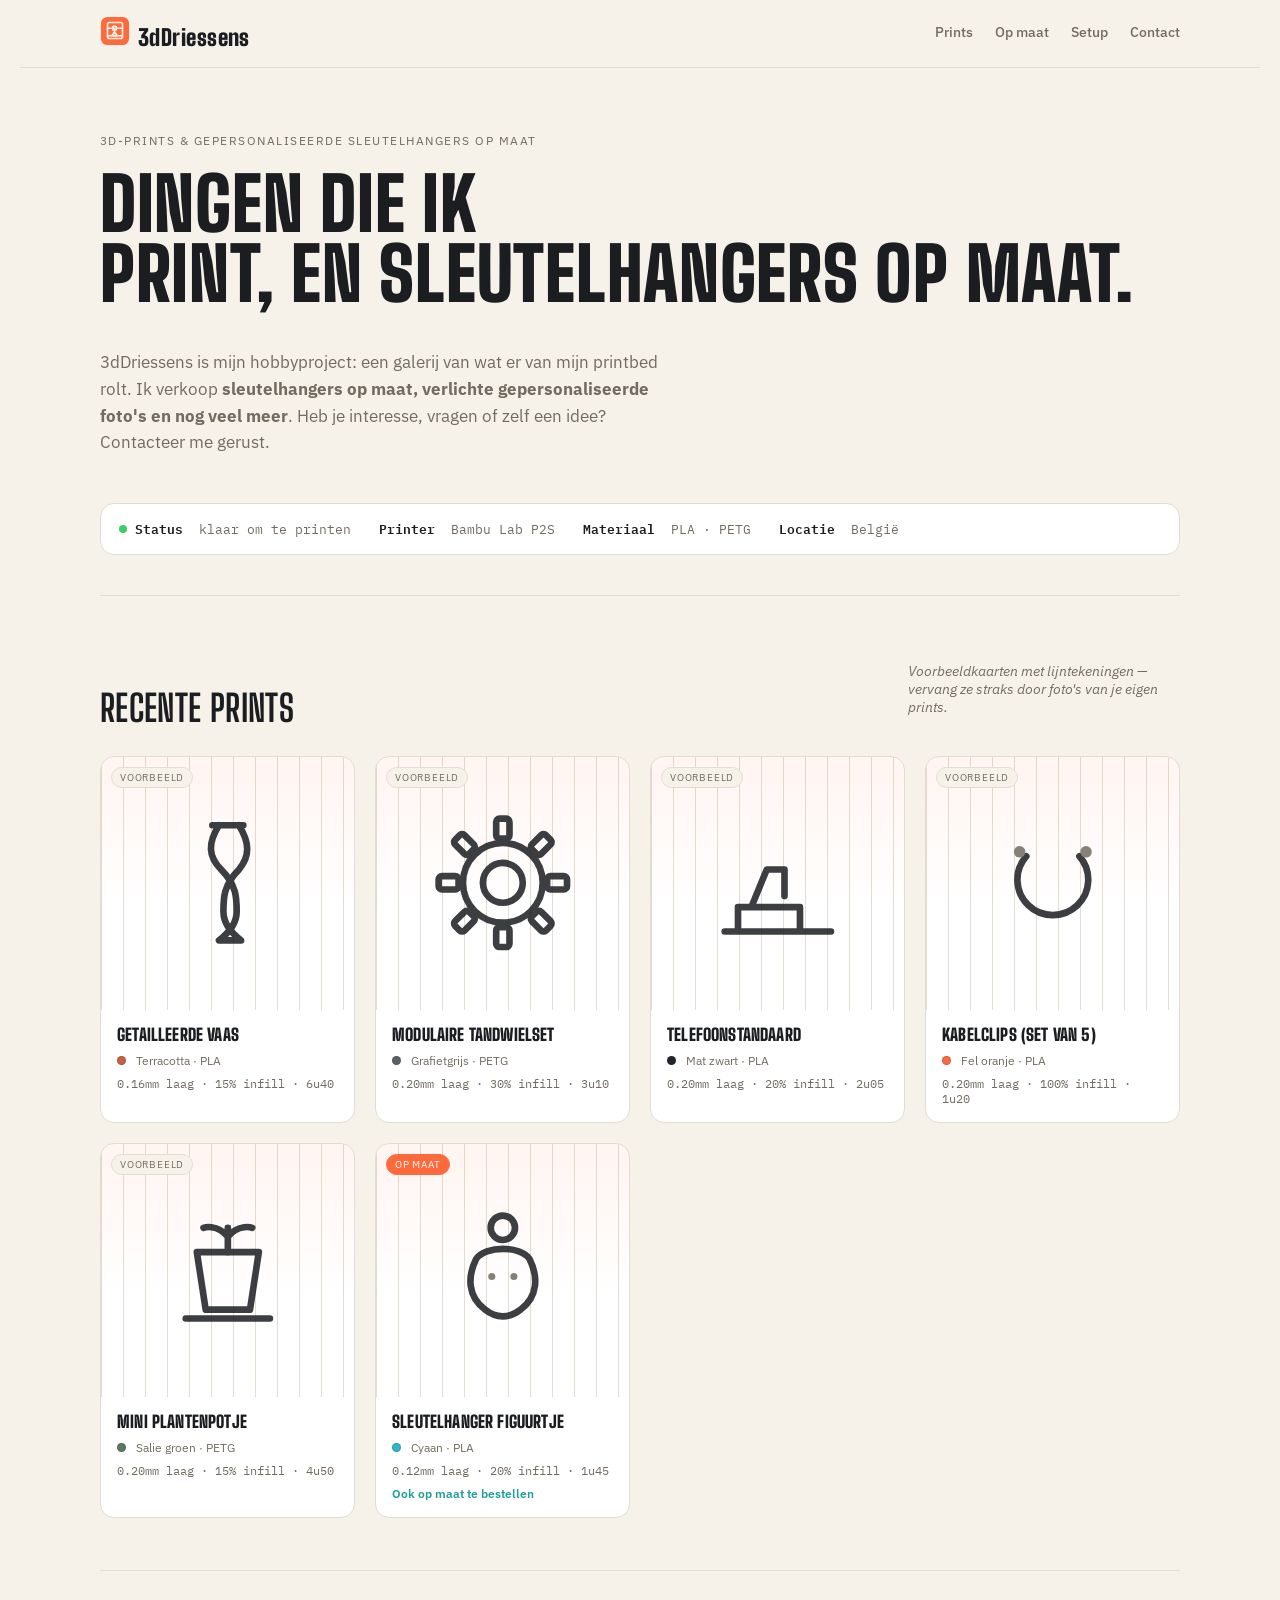
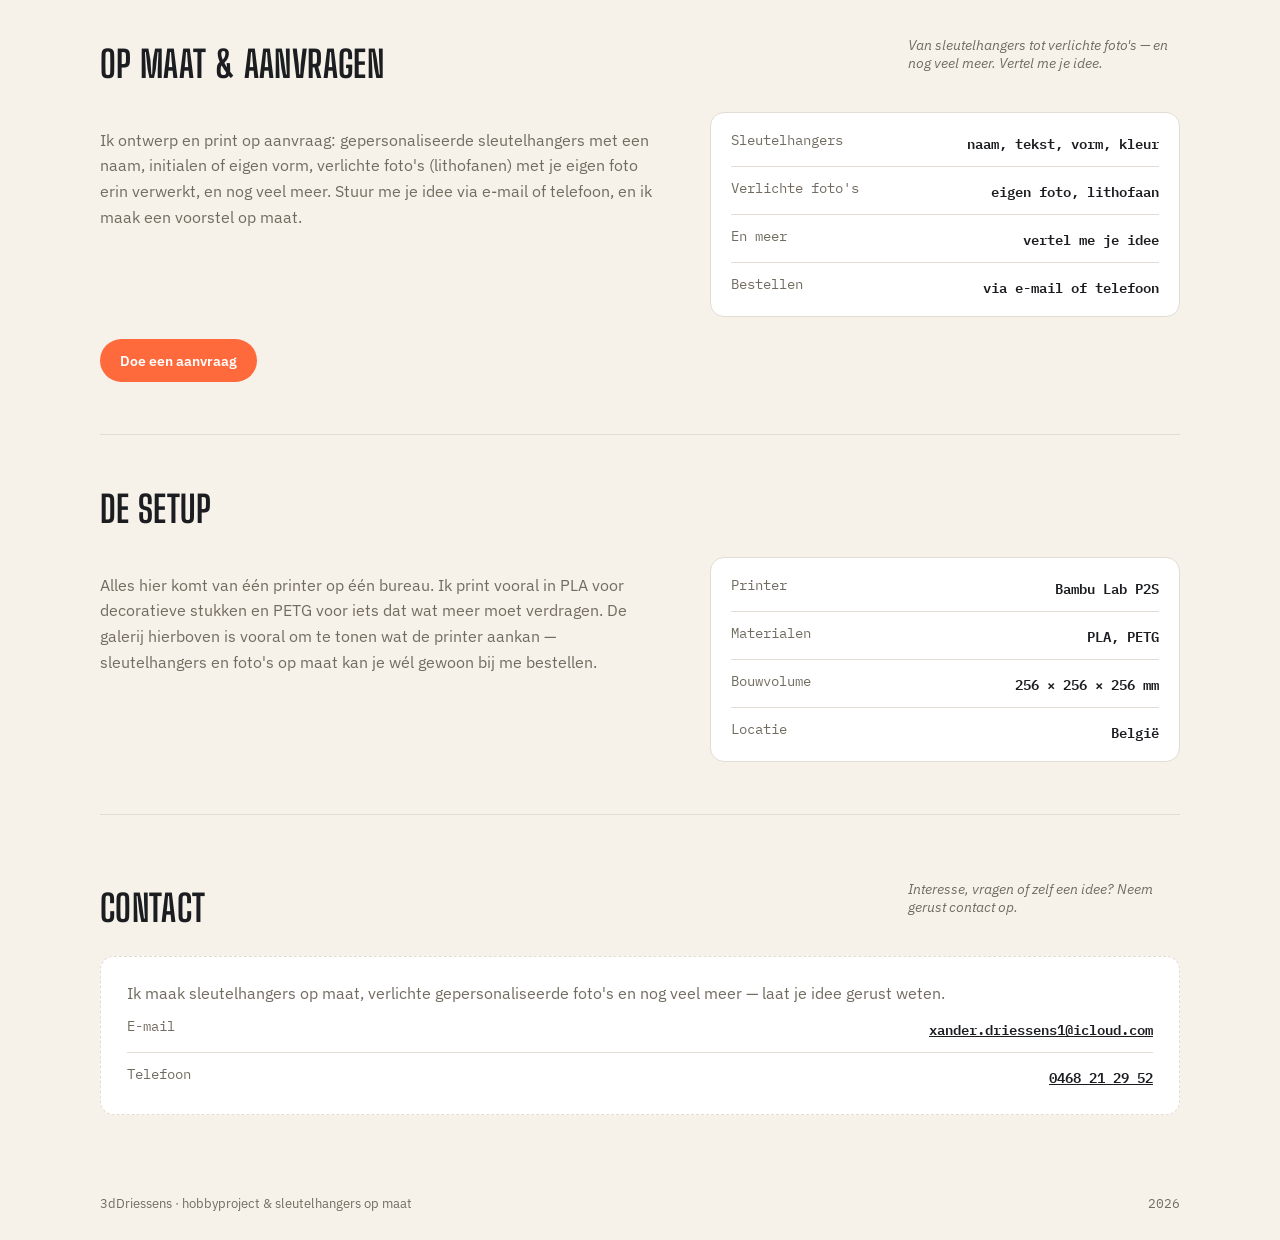
==== commit 9a8af756: "Add files via upload" ====
--- a/index.html
+++ b/index.html
@@ -8,13 +8,16 @@
 <link rel="preconnect" href="https://fonts.googleapis.com">
 <link href="https://fonts.googleapis.com/css2?family=Big+Shoulders+Display:wght@700;900&family=IBM+Plex+Sans:wght@400;500;600&family=IBM+Plex+Mono:wght@400;500&display=swap" rel="stylesheet">
 <link rel="stylesheet" href="style.css">
+<link rel="icon" href="favicon.svg" type="image/svg+xml">
+<link rel="alternate icon" href="favicon-32.png">
+<link rel="apple-touch-icon" href="favicon-180.png">
 </head>
 <body>
 
 <header class="site">
   <div class="wrap nav">
     <div class="brand">
-      <span class="mark"></span>
+      <svg class="logo" viewBox="0 0 64 64" width="30" height="30" aria-hidden="true"><rect x="2" y="2" width="60" height="60" rx="14" fill="#ff6a3d"/><g fill="none" stroke="#f6f2ea" stroke-width="3.4" stroke-linecap="round" stroke-linejoin="round"><rect x="16" y="14" width="32" height="34" rx="4"/><path d="M16 26 H48"/><rect x="27" y="22" width="8" height="8" rx="1.5"/><path d="M31 30 V38"/><path d="M16 42 H48"/><path d="M25 42 L31 34 L37 42 Z"/></g></svg>
       <strong>3dDriessens</strong>
     </div>
     <nav class="navlinks">
--- a/style.css
+++ b/style.css
@@ -78,10 +78,9 @@
     align-items:baseline;
     gap:8px;
   }
-  .brand .mark{
-    width:12px;height:12px;border-radius:3px;
-    background:var(--accent);
-    display:inline-block;
+  .brand .logo{
+    display:block;
+    flex-shrink:0;
   }
   .brand strong{
     font-family:"Big Shoulders Display",sans-serif;
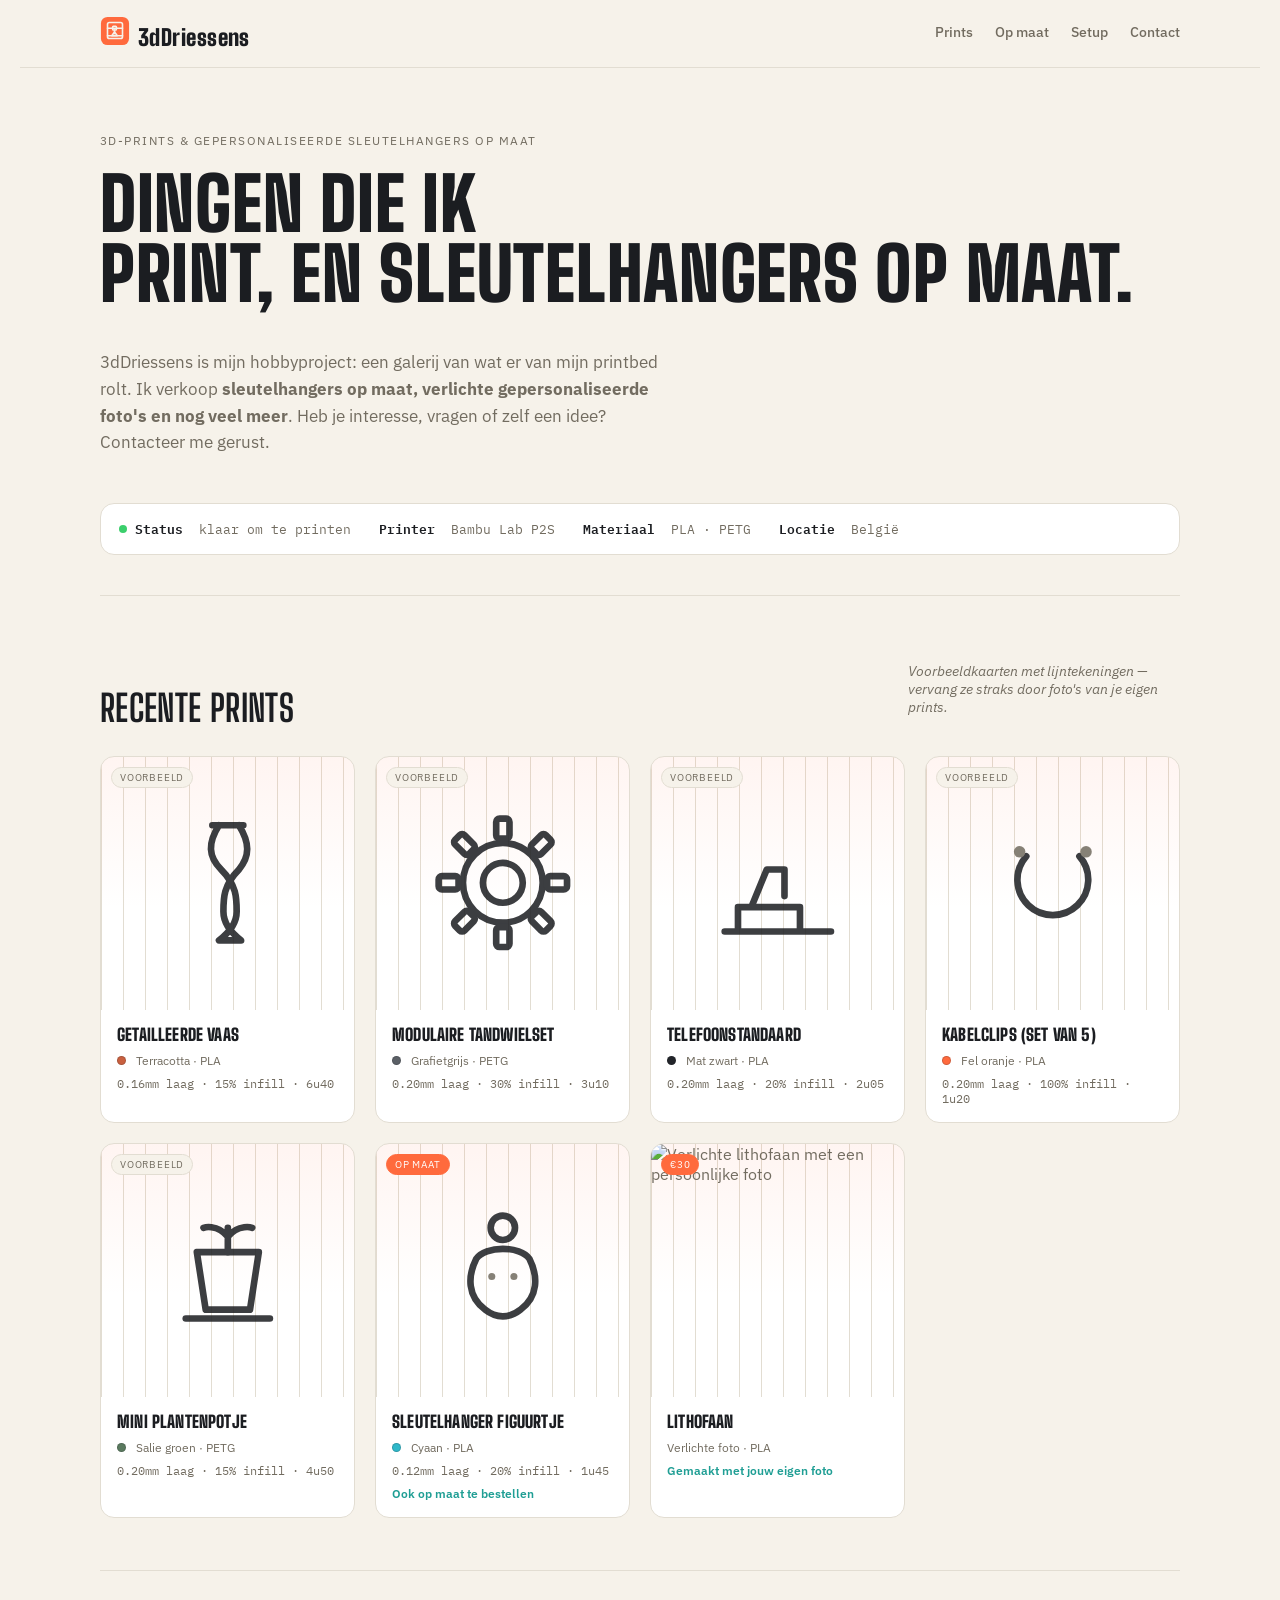
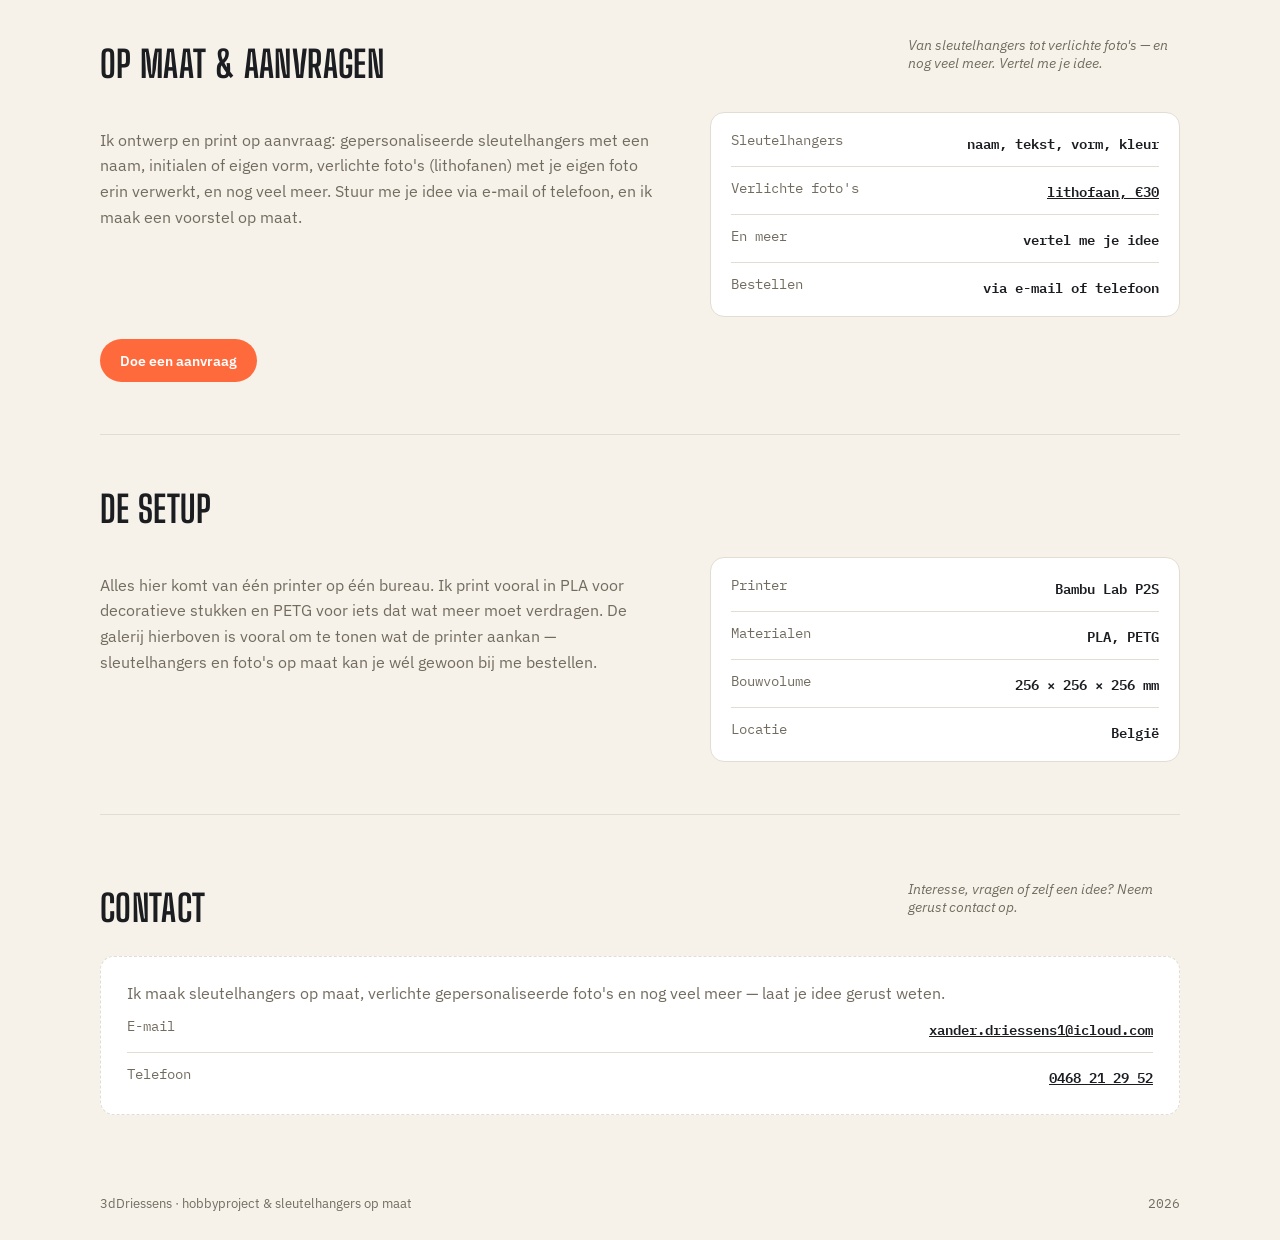
==== commit 76735c49: "Add files via upload" ====
--- a/index.html
+++ b/index.html
@@ -152,6 +152,18 @@
         </div>
       </a>
 
+      <a class="card" href="product-lithofaan.html">
+        <div class="thumb">
+          <span class="badge" style="background:var(--accent);color:var(--accent-ink);border-color:var(--accent);">&euro;30</span>
+          <img src="images/lithofaan-1.jpg" alt="Verlichte lithofaan met een persoonlijke foto">
+        </div>
+        <div class="card-body">
+          <h3>Lithofaan</h3>
+          <div class="spec">Verlichte foto &middot; PLA</div>
+          <div class="spec" style="color:var(--accent-2);font-weight:600;">Gemaakt met jouw eigen foto</div>
+        </div>
+      </a>
+
     </div>
   </section>
 
@@ -164,7 +176,7 @@
       <p>Ik ontwerp en print op aanvraag: gepersonaliseerde sleutelhangers met een naam, initialen of eigen vorm, verlichte foto's (lithofanen) met je eigen foto erin verwerkt, en nog veel meer. Stuur me je idee via e-mail of telefoon, en ik maak een voorstel op maat.</p>
       <div class="spec-table mono">
         <div class="spec-row"><span>Sleutelhangers</span><span>naam, tekst, vorm, kleur</span></div>
-        <div class="spec-row"><span>Verlichte foto's</span><span>eigen foto, lithofaan</span></div>
+        <div class="spec-row"><span>Verlichte foto's</span><span><a href="product-lithofaan.html">lithofaan, &euro;30</a></span></div>
         <div class="spec-row"><span>En meer</span><span>vertel me je idee</span></div>
         <div class="spec-row"><span>Bestellen</span><span>via e-mail of telefoon</span></div>
       </div>
--- a/style.css
+++ b/style.css
@@ -186,6 +186,7 @@
     color:var(--muted);
   }
   .thumb svg{width:56%;height:56%;stroke:var(--ink);opacity:.85;}
+  .thumb img{width:100%;height:100%;object-fit:cover;display:block;}
   .badge{
     position:absolute;
     top:10px;left:10px;
@@ -320,9 +321,47 @@
   position:relative;
 }
 .detail-image svg{width:58%;height:58%;stroke:var(--ink);opacity:.85;}
+.detail-image img{width:100%;height:100%;object-fit:cover;border-radius:inherit;display:block;}
 .detail-info{display:grid;gap:16px;align-content:start;}
 .detail-info h1{font-size:clamp(2.1rem,5vw,3.2rem);line-height:1;}
 .detail-info p.lede{color:var(--muted);font-size:1rem;line-height:1.55;max-width:48ch;}
+.price-tag{
+  display:inline-flex;
+  align-items:baseline;
+  gap:4px;
+  background:var(--accent);
+  color:var(--accent-ink);
+  font-family:"Big Shoulders Display",sans-serif;
+  font-weight:900;
+  font-size:1.4rem;
+  padding:6px 16px;
+  border-radius:999px;
+  width:max-content;
+}
+.price-tag small{font-family:"IBM Plex Mono",monospace;font-weight:500;font-size:.65rem;letter-spacing:.05em;text-transform:uppercase;opacity:.85;}
+
+.photo-strip{
+  display:grid;
+  grid-template-columns:1fr 1fr;
+  gap:16px;
+}
+.photo-strip figure{margin:0;}
+.photo-strip img{
+  width:100%;
+  aspect-ratio:4/3;
+  object-fit:cover;
+  border-radius:var(--radius);
+  border:1px solid var(--line);
+  display:block;
+}
+.photo-strip figcaption{
+  font-size:.78rem;
+  color:var(--muted);
+  margin-top:8px;
+}
+@media (max-width:640px){
+  .photo-strip{grid-template-columns:1fr;}
+}
 
 .color-grid{display:flex;flex-wrap:wrap;gap:12px;}
 .color-chip{
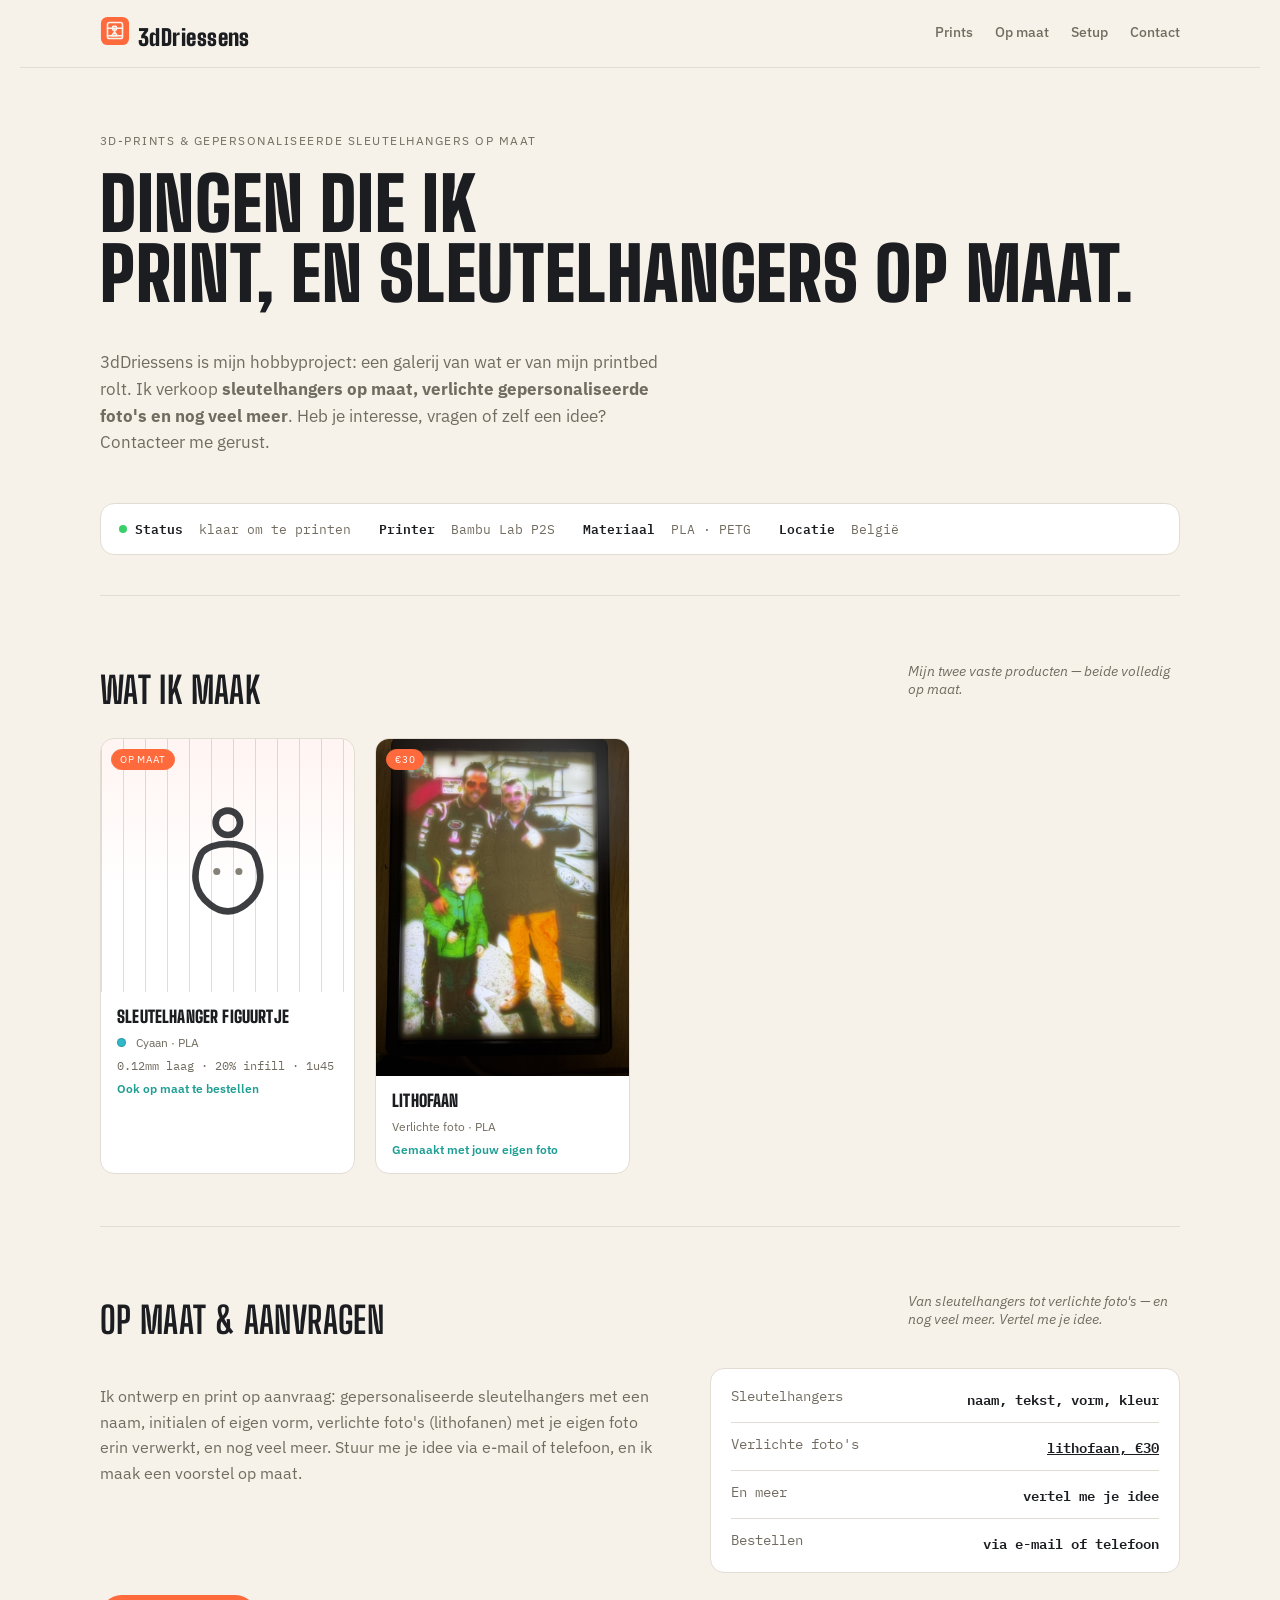
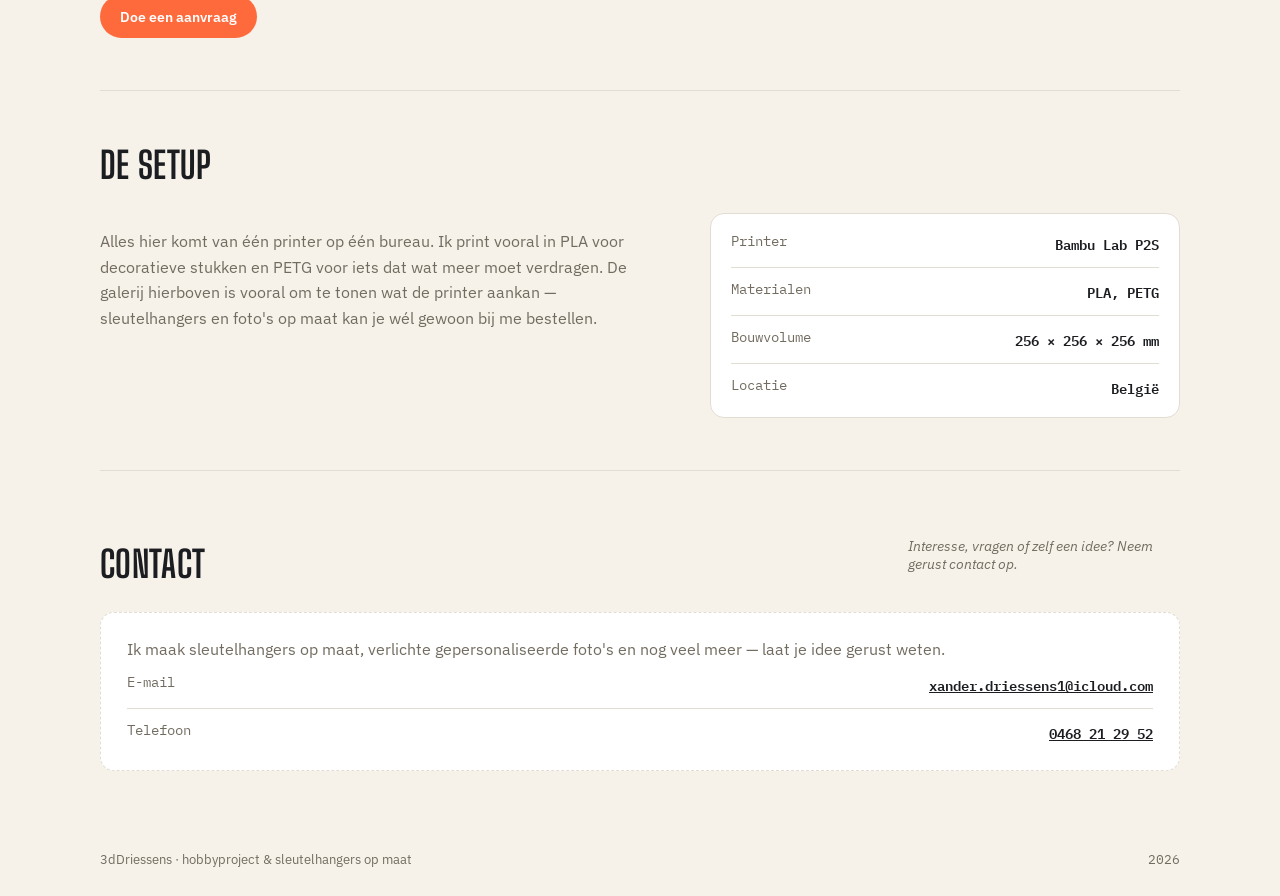
==== commit dde3673e: "Change section title and description for prints Updated section titles and descriptions for prints." ====
--- a/index.html
+++ b/index.html
@@ -44,95 +44,10 @@
 
   <section id="prints">
     <div class="sec-head">
-      <h2>Recente prints</h2>
-      <p class="sec-note">Voorbeeldkaarten met lijntekeningen — vervang ze straks door foto's van je eigen prints.</p>
+      <h2>Wat ik maak</h2>
+      <p class="sec-note">Mijn twee vaste producten — beide volledig op maat.</p>
     </div>
     <div class="grid">
-
-      <a class="card" href="product-vaas.html">
-        <div class="thumb">
-          <span class="badge">voorbeeld</span>
-          <svg viewBox="0 0 64 64" fill="none" stroke-width="3" stroke-linecap="round" stroke-linejoin="round">
-            <path d="M25 6 H39 M28 6 C23 14 23 20 29 26 C36 33 36 39 36 45 C36 51 32 55 28 58 H38 C34 55 30 51 30 45 C30 39 30 33 37 26 C42 20 42 14 37 6"/>
-          </svg>
-        </div>
-        <div class="card-body">
-          <h3>Getailleerde vaas</h3>
-          <div class="spec"><span class="swatch" style="background:#c9603f"></span>Terracotta · PLA</div>
-          <div class="spec mono">0.16mm laag · 15% infill · 6u40</div>
-        </div>
-      </a>
-
-      <a class="card" href="product-tandwiel.html">
-        <div class="thumb">
-          <span class="badge">voorbeeld</span>
-          <svg viewBox="0 0 64 64" fill="none" stroke-width="3" stroke-linecap="round" stroke-linejoin="round">
-            <circle cx="32" cy="32" r="9"/>
-            <circle cx="32" cy="32" r="18"/>
-            <g>
-              <rect x="29" y="3" width="6" height="9" rx="1.5" transform="rotate(0 32 32)"/>
-              <rect x="29" y="3" width="6" height="9" rx="1.5" transform="rotate(45 32 32)"/>
-              <rect x="29" y="3" width="6" height="9" rx="1.5" transform="rotate(90 32 32)"/>
-              <rect x="29" y="3" width="6" height="9" rx="1.5" transform="rotate(135 32 32)"/>
-              <rect x="29" y="3" width="6" height="9" rx="1.5" transform="rotate(180 32 32)"/>
-              <rect x="29" y="3" width="6" height="9" rx="1.5" transform="rotate(225 32 32)"/>
-              <rect x="29" y="3" width="6" height="9" rx="1.5" transform="rotate(270 32 32)"/>
-              <rect x="29" y="3" width="6" height="9" rx="1.5" transform="rotate(315 32 32)"/>
-            </g>
-          </svg>
-        </div>
-        <div class="card-body">
-          <h3>Modulaire tandwielset</h3>
-          <div class="spec"><span class="swatch" style="background:#5b6066"></span>Grafietgrijs · PETG</div>
-          <div class="spec mono">0.20mm laag · 30% infill · 3u10</div>
-        </div>
-      </a>
-
-      <a class="card" href="product-telefoonstandaard.html">
-        <div class="thumb">
-          <span class="badge">voorbeeld</span>
-          <svg viewBox="0 0 64 64" fill="none" stroke-width="3" stroke-linecap="round" stroke-linejoin="round">
-            <path d="M8 54 H56 M14 54 L14 43 L42 43 L42 54 M20 43 L27 26 H35 L35 38"/>
-          </svg>
-        </div>
-        <div class="card-body">
-          <h3>Telefoonstandaard</h3>
-          <div class="spec"><span class="swatch" style="background:#22252a"></span>Mat zwart · PLA</div>
-          <div class="spec mono">0.20mm laag · 20% infill · 2u05</div>
-        </div>
-      </a>
-
-      <a class="card" href="product-kabelclips.html">
-        <div class="thumb">
-          <span class="badge">voorbeeld</span>
-          <svg viewBox="0 0 64 64" fill="none" stroke-width="3" stroke-linecap="round" stroke-linejoin="round">
-            <path d="M20 20 A16 16 0 1 0 44 20"/>
-            <circle cx="17" cy="18" r="2.6" fill="currentColor" stroke="none"/>
-            <circle cx="47" cy="18" r="2.6" fill="currentColor" stroke="none"/>
-          </svg>
-        </div>
-        <div class="card-body">
-          <h3>Kabelclips (set van 5)</h3>
-          <div class="spec"><span class="swatch" style="background:#ff6a3d"></span>Fel oranje · PLA</div>
-          <div class="spec mono">0.20mm laag · 100% infill · 1u20</div>
-        </div>
-      </a>
-
-      <a class="card" href="product-plantenpotje.html">
-        <div class="thumb">
-          <span class="badge">voorbeeld</span>
-          <svg viewBox="0 0 64 64" fill="none" stroke-width="3" stroke-linecap="round" stroke-linejoin="round">
-            <path d="M18 24 H46 L42 50 H22 Z"/>
-            <path d="M13 54 H51"/>
-            <path d="M32 24 V13 M32 17 C27 11 21 13 21 13 M32 17 C37 11 43 13 43 13"/>
-          </svg>
-        </div>
-        <div class="card-body">
-          <h3>Mini plantenpotje</h3>
-          <div class="spec"><span class="swatch" style="background:#5a7a5f"></span>Salie groen · PETG</div>
-          <div class="spec mono">0.20mm laag · 15% infill · 4u50</div>
-        </div>
-      </a>
 
       <a class="card" href="product-sleutelhanger.html">
         <div class="thumb">
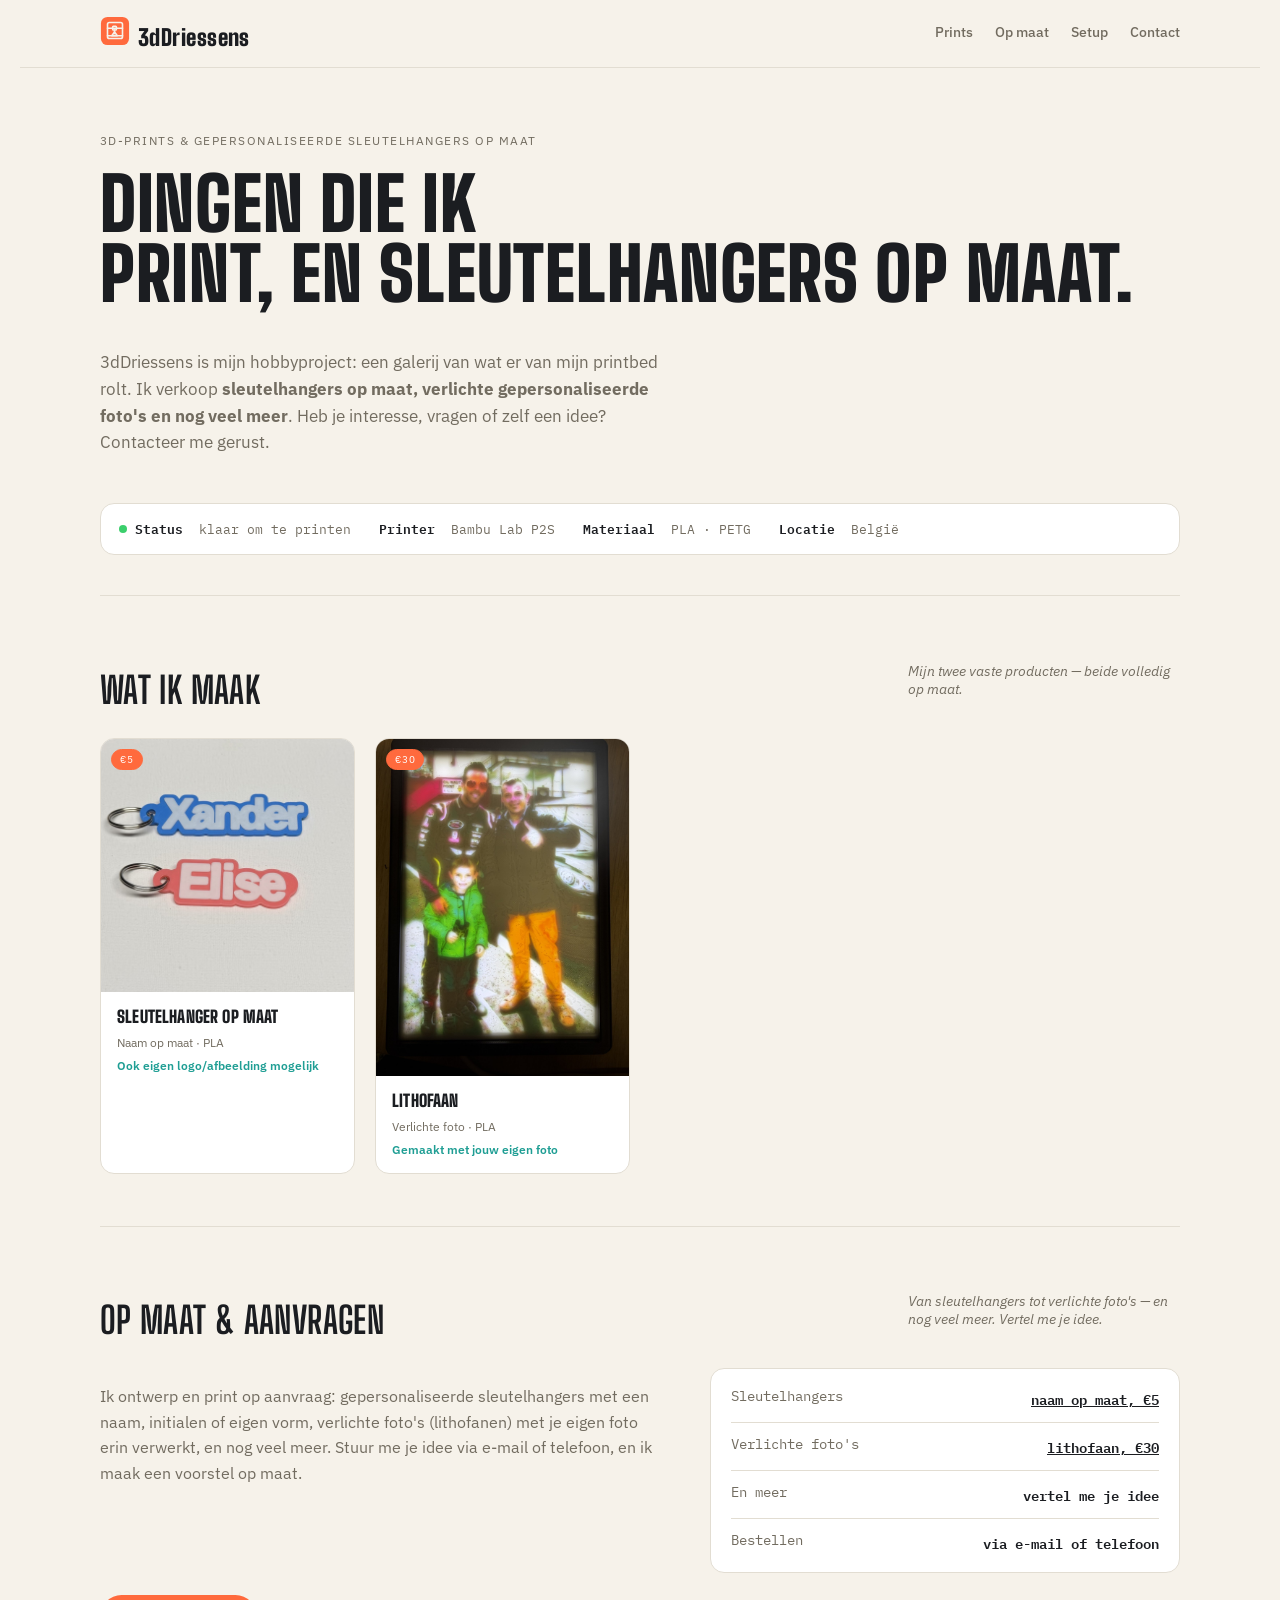
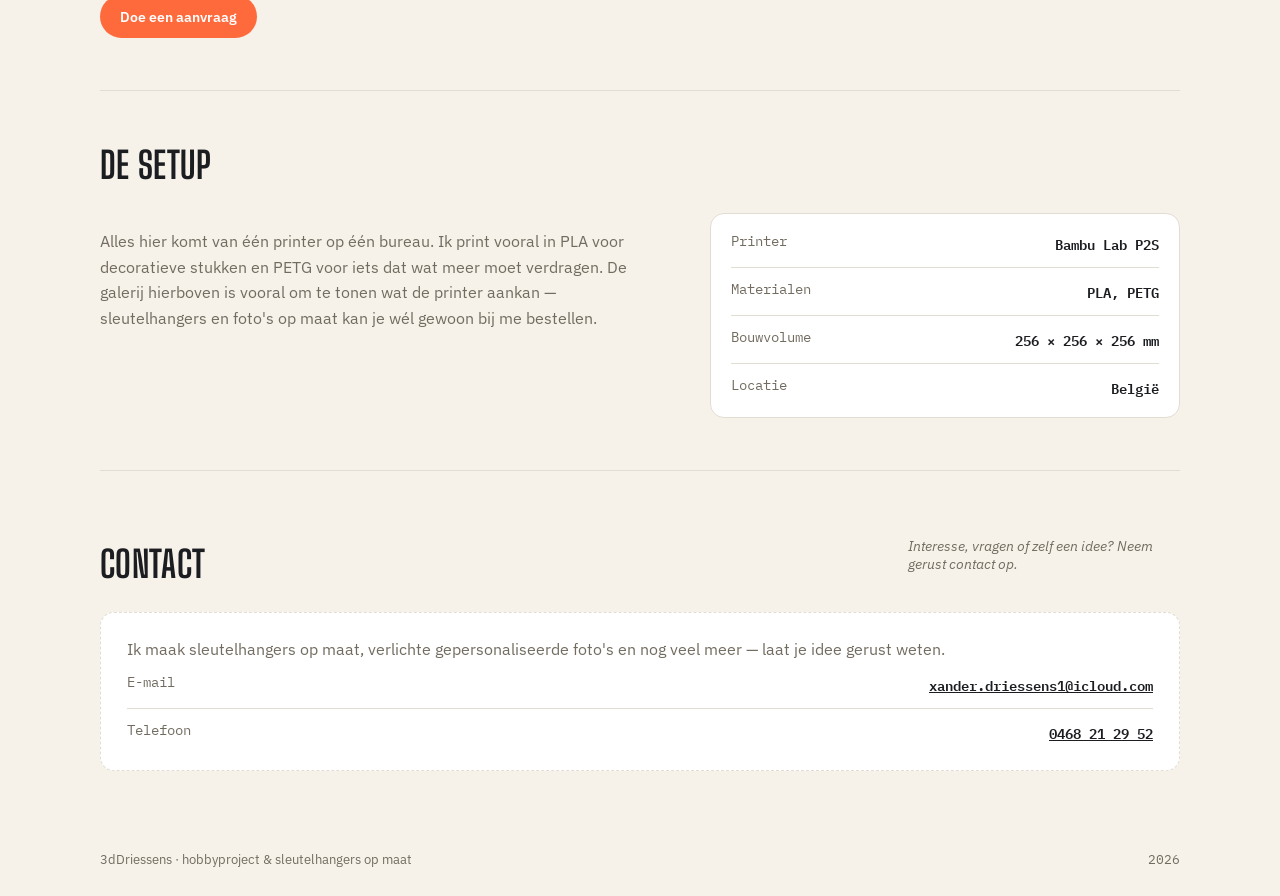
==== commit c9751ffa: "Update index.html" ====
--- a/index.html
+++ b/index.html
@@ -51,19 +51,13 @@
 
       <a class="card" href="product-sleutelhanger.html">
         <div class="thumb">
-          <span class="badge" style="background:var(--accent);color:var(--accent-ink);border-color:var(--accent);">op maat</span>
-          <svg viewBox="0 0 64 64" fill="none" stroke-width="3" stroke-linecap="round" stroke-linejoin="round">
-            <circle cx="32" cy="13" r="5.5"/>
-            <path d="M20 27 C16 35 16 44 24 50 C29 54 35 54 40 50 C48 44 48 35 44 27 C40 21 24 21 20 27 Z"/>
-            <circle cx="27" cy="35" r="1.6" fill="currentColor" stroke="none"/>
-            <circle cx="37" cy="35" r="1.6" fill="currentColor" stroke="none"/>
-          </svg>
+          <span class="badge" style="background:var(--accent);color:var(--accent-ink);border-color:var(--accent);">&euro;5</span>
+          <img src="images/sleutelhanger-1.jpg" alt="Sleutelhangers op maat met de namen Xander en Elise">
         </div>
         <div class="card-body">
-          <h3>Sleutelhanger figuurtje</h3>
-          <div class="spec"><span class="swatch" style="background:#2fb8c9"></span>Cyaan · PLA</div>
-          <div class="spec mono">0.12mm laag · 20% infill · 1u45</div>
-          <div class="spec" style="color:var(--accent-2);font-weight:600;">Ook op maat te bestellen</div>
+          <h3>Sleutelhanger op maat</h3>
+          <div class="spec">Naam op maat &middot; PLA</div>
+          <div class="spec" style="color:var(--accent-2);font-weight:600;">Ook eigen logo/afbeelding mogelijk</div>
         </div>
       </a>
 
@@ -90,7 +84,7 @@
     <div class="setup">
       <p>Ik ontwerp en print op aanvraag: gepersonaliseerde sleutelhangers met een naam, initialen of eigen vorm, verlichte foto's (lithofanen) met je eigen foto erin verwerkt, en nog veel meer. Stuur me je idee via e-mail of telefoon, en ik maak een voorstel op maat.</p>
       <div class="spec-table mono">
-        <div class="spec-row"><span>Sleutelhangers</span><span>naam, tekst, vorm, kleur</span></div>
+        <div class="spec-row"><span>Sleutelhangers</span><span><a href="product-sleutelhanger.html">naam op maat, &euro;5</a></span></div>
         <div class="spec-row"><span>Verlichte foto's</span><span><a href="product-lithofaan.html">lithofaan, &euro;30</a></span></div>
         <div class="spec-row"><span>En meer</span><span>vertel me je idee</span></div>
         <div class="spec-row"><span>Bestellen</span><span>via e-mail of telefoon</span></div>
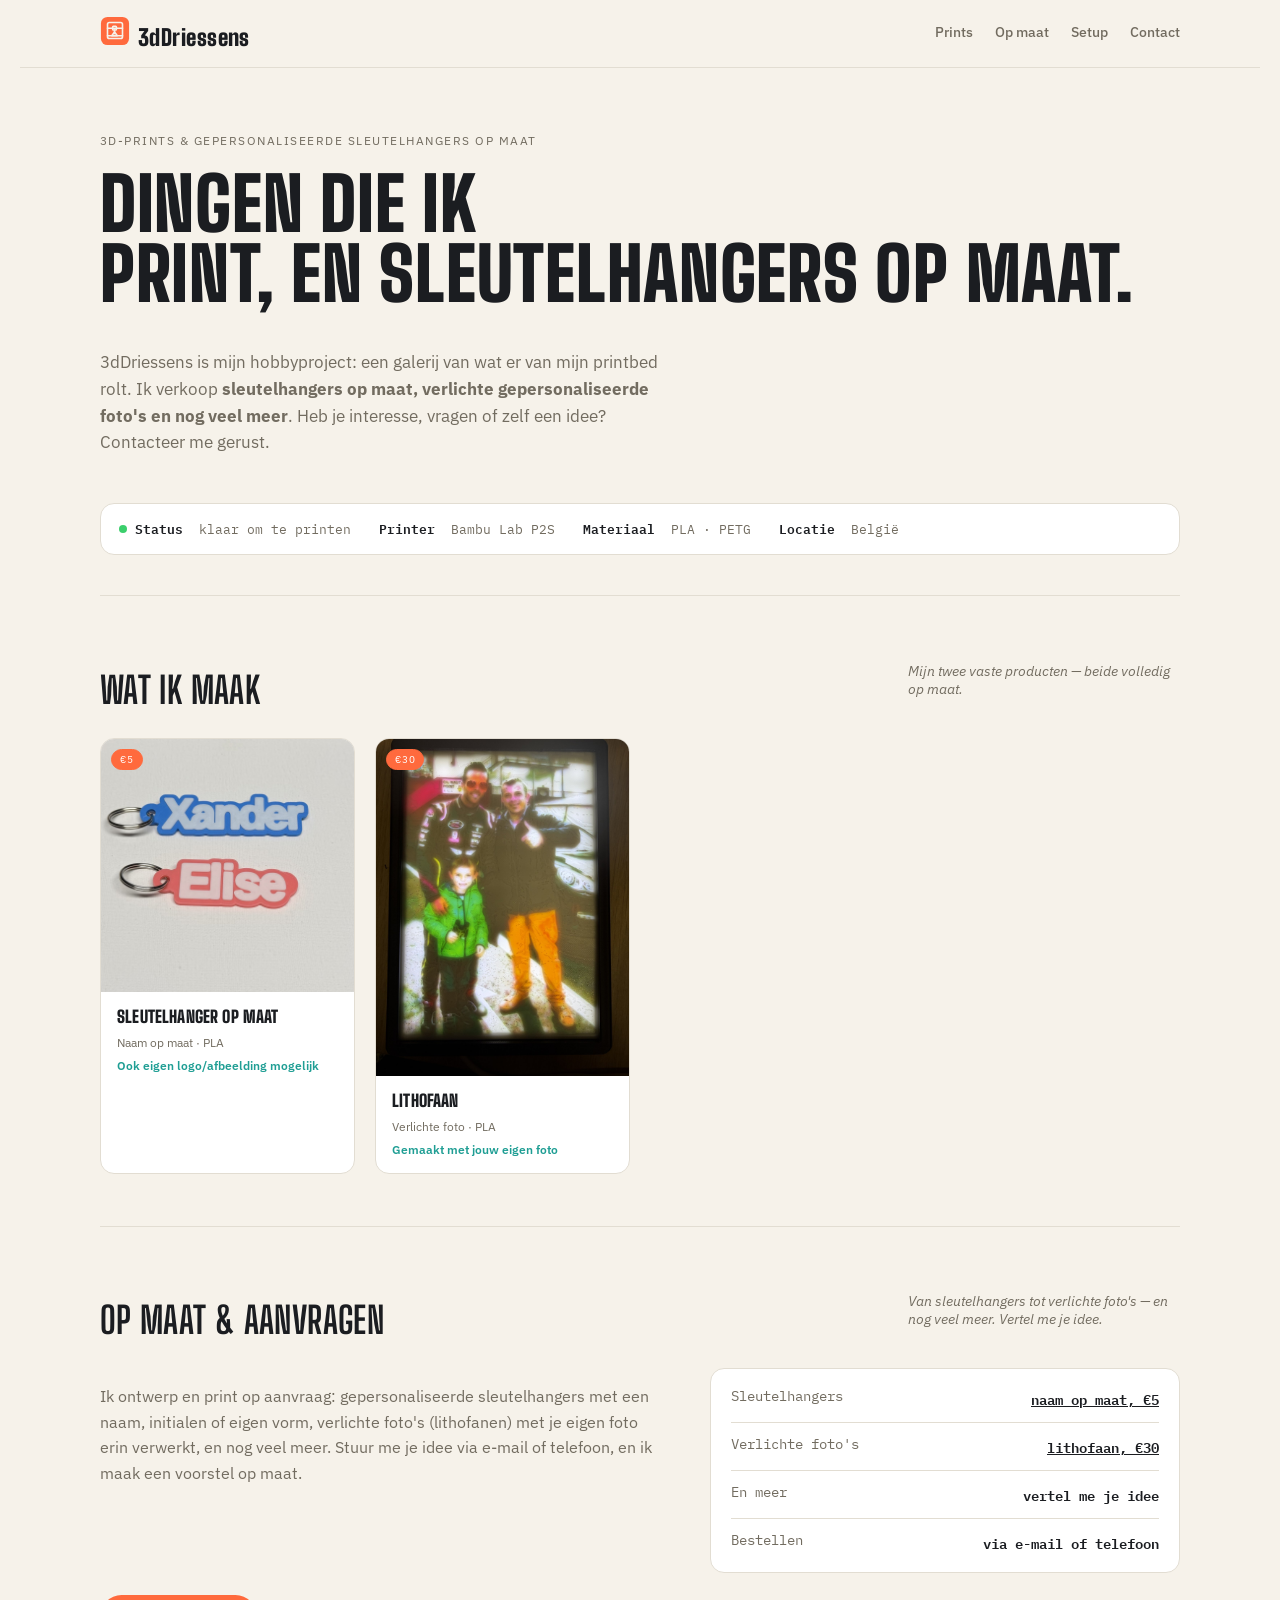
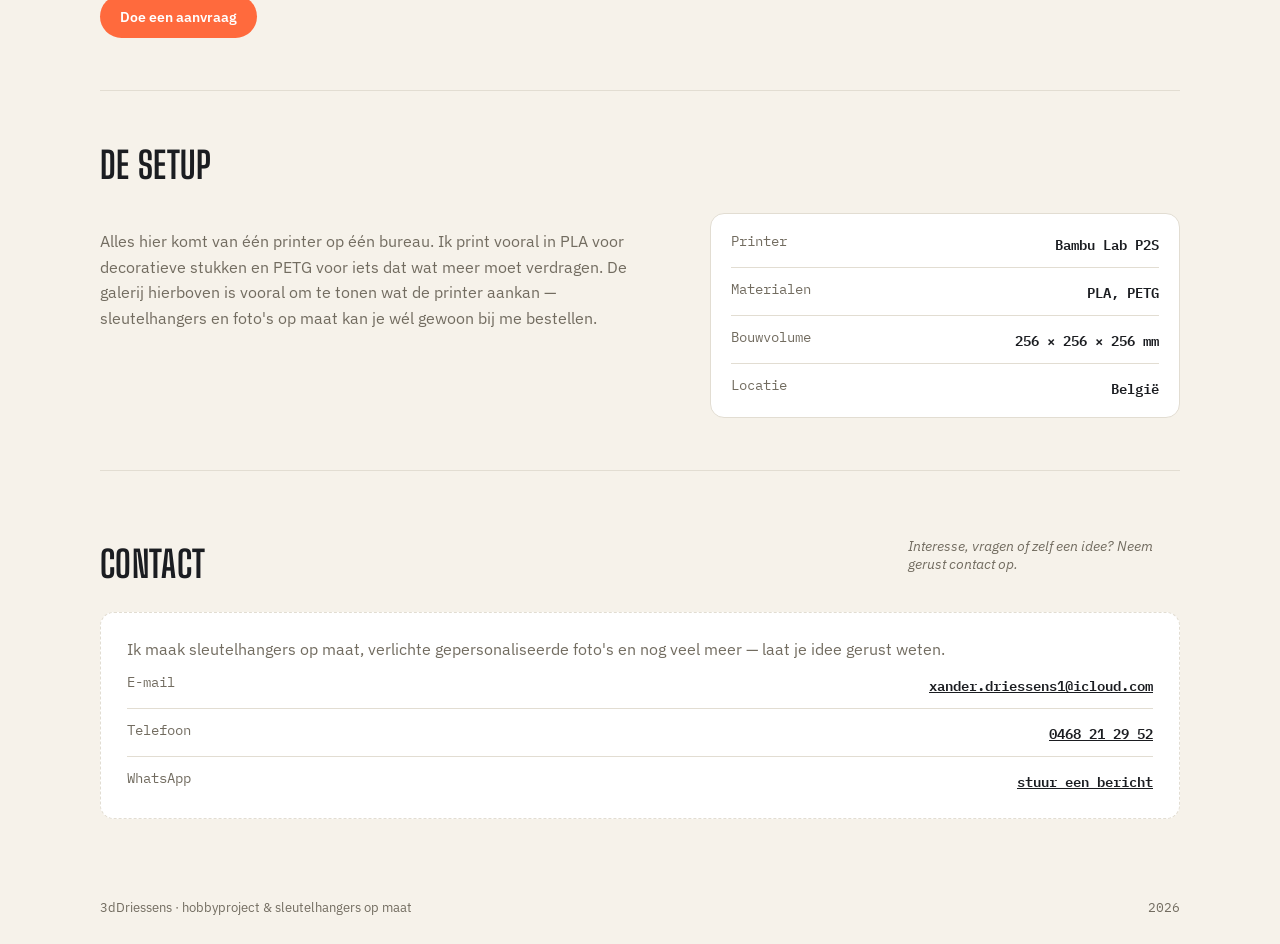
==== commit d94b96c7: "Update index.html" ====
--- a/index.html
+++ b/index.html
@@ -5,6 +5,14 @@
 <meta name="viewport" content="width=device-width, initial-scale=1">
 <title>3dDriessens</title>
 <meta name="description" content="Persoonlijke 3D-printgalerij van 3dDriessens: sleutelhangers op maat, verlichte gepersonaliseerde foto's en meer.">
+<meta property="og:type" content="website">
+<meta property="og:url" content="https://3ddriessens.github.io/">
+<meta property="og:title" content="3dDriessens — Sleutelhangers & verlichte foto's op maat">
+<meta property="og:description" content="Persoonlijke 3D-prints uit België: gepersonaliseerde sleutelhangers en verlichte foto's (lithofanen), volledig op maat.">
+<meta property="og:image" content="https://3ddriessens.github.io/images/og-image.jpg">
+<meta property="og:image:width" content="1200">
+<meta property="og:image:height" content="630">
+<meta name="twitter:card" content="summary_large_image">
 <link rel="preconnect" href="https://fonts.googleapis.com">
 <link href="https://fonts.googleapis.com/css2?family=Big+Shoulders+Display:wght@700;900&family=IBM+Plex+Sans:wght@400;500;600&family=IBM+Plex+Mono:wght@400;500&display=swap" rel="stylesheet">
 <link rel="stylesheet" href="style.css">
@@ -118,6 +126,7 @@
       <div class="spec-table mono" style="border:none;background:transparent;padding:0;margin-top:4px;">
         <div class="spec-row"><span>E-mail</span><span><a href="mailto:xander.driessens1@icloud.com">xander.driessens1@icloud.com</a></span></div>
         <div class="spec-row"><span>Telefoon</span><span><a href="tel:+32468212952">0468 21 29 52</a></span></div>
+        <div class="spec-row"><span>WhatsApp</span><span><a href="https://wa.me/32468212952" target="_blank" rel="noopener">stuur een bericht</a></span></div>
       </div>
     </div>
   </section>
